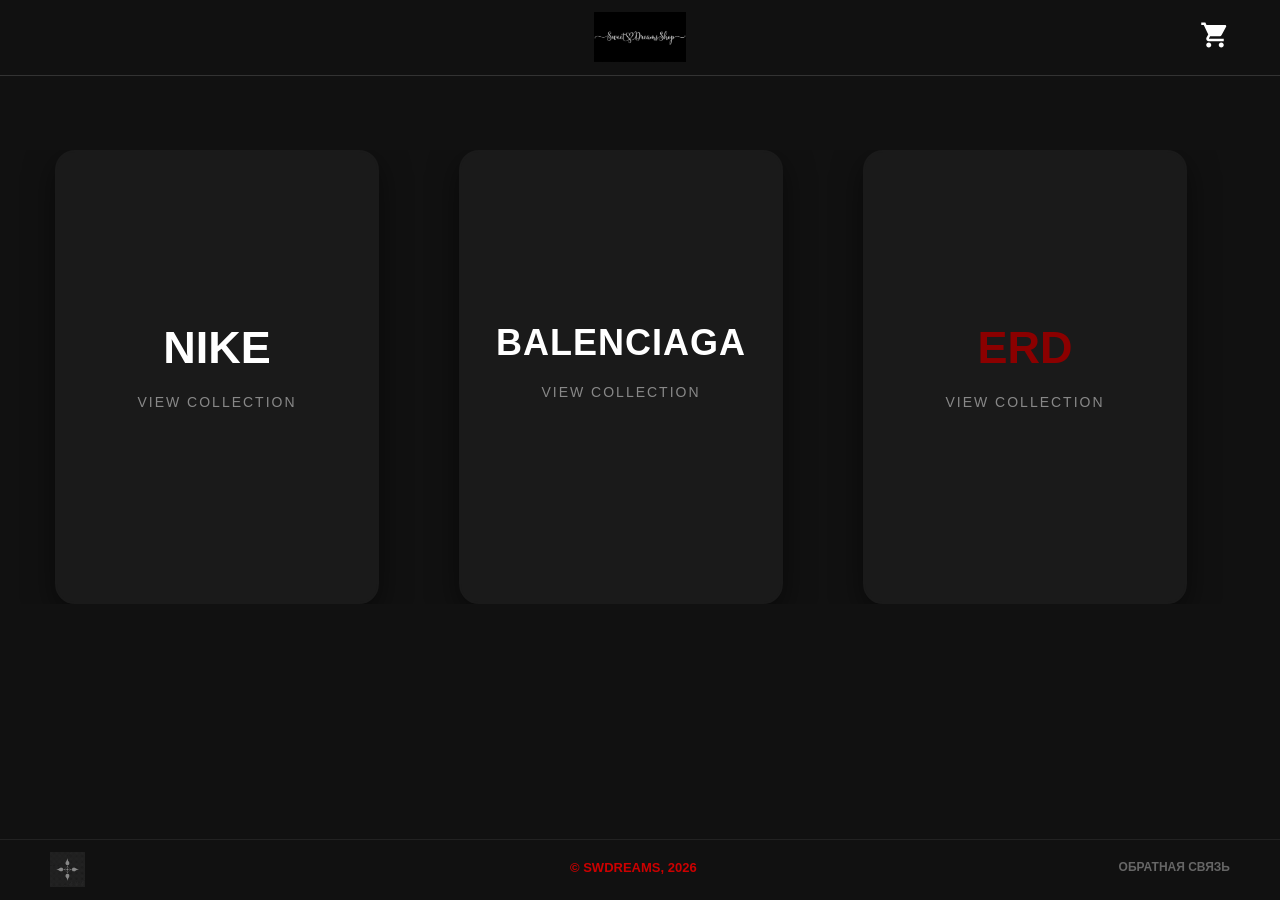
==== index.html @ 004651da "Initial commit" ====
<!DOCTYPE html>
<html lang="ru">
<head>
    <meta charset="UTF-8">
    <title>Sweet Dreams Shop</title>
    <link rel="stylesheet" href="style.css">
</head>
<body>
    <input type="checkbox" id="cart-drawer-toggle">
    <div class="site-header">
        <a href="index.html" class="header-logo"><img src="sweetdreamsshop.jpg" alt="Sweet Dreams Shop"></a>
        <div class="header-cart"><label for="cart-drawer-toggle" style="cursor:pointer; display:block; height:100%;"><svg viewBox="0 0 24 24"><path d="M7 18c-1.1 0-1.99.9-1.99 2S5.9 22 7 22s2-.9 2-2-.9-2-2-2zM1 2v2h2l3.6 7.59-1.35 2.45c-.16.28-.25.61-.25.96 0 1.1.9 2 2 2h12v-2H7.42c-.14 0-.25-.11-.25-.25l.03-.12.9-1.63h7.45c.75 0 1.41-.41 1.75-1.03l3.58-6.49c.08-.14.12-.31.12-.48 0-.55-.45-1-1-1H5.21l-.94-2H1zm16 16c-1.1 0-1.99.9-1.99 2s.89 2 1.99 2 2-.9 2-2-.9-2-2-2z"/></svg></label></div>
    </div>

    <label for="cart-drawer-toggle" class="cart-overlay"></label>
    <div class="cart-sidebar">
        <div class="cart-header"><h2 style="margin:0;">YOUR CART</h2><label for="cart-drawer-toggle" class="close-cart">&times;</label></div>
        <div style="text-align:center; color:#888; margin-top:50px;">Ваша корзина пуста</div>
    </div>

    <div class="hub-container">
        <a href="nike.html" class="brand-card"><div class="brand-logo nike-logo">NIKE</div><div class="view-text">VIEW COLLECTION</div></a>
        <a href="balenciaga.html" class="brand-card"><div class="brand-logo balenciaga-logo">BALENCIAGA</div><div class="view-text">VIEW COLLECTION</div></a>
        <a href="erd.html" class="brand-card"><div class="brand-logo erd-logo">ERD</div><div class="view-text">VIEW COLLECTION</div></a>
    </div>

    <input type="checkbox" id="feedback-toggle">
    <div class="feedback-modal"><div class="feedback-content"><label for="feedback-toggle" class="close-feedback">&times;</label><h2 style="margin-top:0; color:#fff;">ОБРАТНАЯ СВЯЗЬ</h2><p style="color:#888; font-size:13px; margin-bottom:20px;">Напишите нам напрямую на<br><b style="color:#fff;">swdreamsshop@gmail.com</b></p><input type="text" class="feedback-input" placeholder="Ваш Email"><textarea class="feedback-textarea" placeholder="Ваш вопрос..."></textarea><label for="feedback-toggle" class="feedback-submit">Отправить</label></div></div>

    <div class="footer-wrap">
        <div class="footer-left"><img src="image_338baf.png" alt="О нас"><div class="about-box"><h3>О нас</h3><p>Sweet Dreams Shop — концептуальный бутик премиальной и редкой обуви. Основан в 2018 году. Наш флагманский магазин находится по адресу: г. Москва, Столешников переулок, д. 7.</p></div></div>
        <div class="footer-center">© SWDREAMS, 2026</div>
        <label for="feedback-toggle" class="footer-right">ОБРАТНАЯ СВЯЗЬ</label>
    </div>
</body>
</html>
---- style.css ----
body{margin:0;padding:0;background-color:#111;color:#fff;font-family:Arial,Helvetica,sans-serif;overflow-x:hidden}a{text-decoration:none;color:#fff}
input[type="radio"],input[type="checkbox"]{position:absolute;opacity:0;filter:alpha(opacity=0);z-index:-1}
.site-header{position:fixed;top:0;left:0;width:100%;height:75px;background-color:#111;border-bottom:1px solid #333;z-index:50}
.header-back{float:left;margin-top:25px;margin-left:50px;color:#888;font-weight:bold;font-size:14px}
.header-back:hover{color:#fff}
.header-logo{position:absolute;left:50%;margin-left:-100px;top:12px;width:200px;text-align:center}
.header-logo img{height:50px;-webkit-filter:invert(1) brightness(1.5);filter:invert(1) brightness(1.5)}
.header-cart{float:right;margin-top:20px;margin-right:50px;cursor:pointer;position:relative;width:30px;height:30px}
.header-cart svg{width:100%;height:100%;fill:#fff}
.cart-badge{display:none;position:absolute;top:-5px;right:-10px;background-color:#fff;color:#000;font-size:12px;font-weight:bold;width:20px;height:20px;-webkit-border-radius:10px;border-radius:10px;text-align:center;line-height:20px}
.cart-toggle:checked{counter-increment:cart-counter}
.cart-badge::after{content:counter(cart-counter)}
#cart-item-1:checked~.site-header .cart-badge,#cart-item-2:checked~.site-header .cart-badge,#cart-item-3:checked~.site-header .cart-badge,#cart-item-4:checked~.site-header .cart-badge,#cart-item-5:checked~.site-header .cart-badge,#cart-item-6:checked~.site-header .cart-badge,#cart-item-7:checked~.site-header .cart-badge,#cart-item-8:checked~.site-header .cart-badge,#cart-item-9:checked~.site-header .cart-badge{display:block}
.hub-container{width:1250px;margin:150px auto 0;overflow:hidden}
.brand-card{float:left;width:320px;height:450px;margin:0 40px;background-color:#1a1a1a;-webkit-border-radius:20px;border-radius:20px;text-align:center;border:2px solid #1a1a1a;-webkit-box-shadow:0 10px 30px rgba(0,0,0,0.5);box-shadow:0 10px 30px rgba(0,0,0,0.5);-webkit-transition:.4s;transition:.4s}
.brand-card:hover{border-color:#555;background-color:#222;-webkit-transform:scale(1.05);transform:scale(1.05)}
.brand-logo{font-size:45px;font-weight:bold;margin-top:170px;margin-bottom:20px}
.nike-logo{color:#fff}.erd-logo{color:#8b0000}.balenciaga-logo{font-size:36px;letter-spacing:1px}
.view-text{font-size:14px;color:#888;text-transform:uppercase;letter-spacing:2px}
.brand-card:hover .view-text{color:#fff}
.catalog-container{width:1050px;margin:100px auto;overflow:hidden}
.product-card{float:left;width:31%;margin:1%;background-color:#1a1a1a;-webkit-border-radius:12px;border-radius:12px;text-align:center;border:1px solid #2a2a2a;padding-bottom:20px;-webkit-transition:.3s;transition:.3s}
.product-card:hover{-webkit-transform:translateY(-5px);transform:translateY(-5px);background-color:#222;border-color:#444}
.product-img-box{width:90%;margin:5% auto;height:200px;background-color:#fff;-webkit-border-radius:8px;border-radius:8px;position:relative;overflow:hidden}
.product-img-box img{position:absolute;top:5%;left:5%;width:90%;height:90%;mix-blend-mode:multiply;-webkit-transition:.4s;transition:.4s}
.img-hover{opacity:0;filter:alpha(opacity=0);-webkit-transform:scale(0.9);transform:scale(0.9)}
.product-card:hover .img-default{opacity:0;filter:alpha(opacity=0)}
.product-card:hover .img-hover{opacity:1;filter:alpha(opacity=100);-webkit-transform:scale(1);transform:scale(1)}
.product-title{font-size:15px;color:#aaa;text-transform:uppercase;font-weight:bold;margin-bottom:5px;margin-top:15px}
.product-price{font-size:18px;color:#fff;font-weight:bold}
.modal-overlay{position:fixed;top:0;left:0;width:100%;height:100%;background-color:rgba(0,0,0,0.85);opacity:0;filter:alpha(opacity=0);visibility:hidden;z-index:100;-webkit-transition:.3s;transition:.3s}
.modal-overlay:target{opacity:1;filter:alpha(opacity=100);visibility:visible}
.modal-window{position:absolute;top:50%;left:50%;width:1000px;height:550px;margin-top:-275px;margin-left:-500px;background-color:#1a1a1a;-webkit-border-radius:12px;border-radius:12px;border:1px solid #333;overflow:hidden}
.modal-left{float:left;width:55%;height:100%;background-color:#e5e5e5;position:relative}
.modal-right{float:right;width:45%;height:100%;box-sizing:border-box;padding:40px}
.modal-close{position:absolute;top:15px;right:25px;font-size:35px;color:#555}
.modal-close:hover{color:#fff}
.modal-title-text{font-size:24px;font-weight:bold;text-transform:uppercase;margin-bottom:10px}
.modal-price-text{font-size:20px;font-weight:bold;margin-bottom:20px}
.modal-description{font-size:13px;color:#888;line-height:150%;padding-top:15px;border-top:1px solid #333;margin-top:20px}
.section-label{font-size:11px;color:#666;font-weight:bold;margin-bottom:8px;margin-top:15px}
.size-container,.color-container{overflow:hidden}
.size-box{float:left;width:38px;height:38px;line-height:38px;text-align:center;border:1px solid #444;background-color:#111;color:#888;margin-right:8px;margin-bottom:8px;-webkit-border-radius:5px;border-radius:5px;cursor:pointer;font-size:13px;font-weight:bold}
.color-box{float:left;width:30px;height:30px;-webkit-border-radius:15px;border-radius:15px;margin-right:10px;border:2px solid transparent;cursor:pointer}
.btn-add{display:block;width:100%;height:50px;line-height:50px;text-align:center;background-color:#fff;color:#000;font-weight:bold;-webkit-border-radius:5px;border-radius:5px;margin-top:30px;cursor:pointer;font-size:0}
.btn-add::before{content:"ADD TO CART";font-size:14px}
.footer-wrap{position:fixed;bottom:0;left:0;width:100%;height:60px;background-color:#111;border-top:1px solid #222;z-index:100}
.footer-left{float:left;margin-left:50px;margin-top:12px}
.footer-left img{width:35px;-webkit-filter:invert(1) opacity(0.5);filter:invert(1) opacity(0.5);mix-blend-mode:screen}
.footer-left:hover img{-webkit-filter:invert(1) opacity(1);filter:invert(1) opacity(1)}
.footer-center{position:absolute;left:50%;margin-left:-70px;margin-top:20px;color:#cc0000;font-size:13px;font-weight:bold}
.footer-right{float:right;margin-right:50px;margin-top:20px;font-size:12px;font-weight:bold;color:#666;cursor:pointer}
.about-box{display:none;position:absolute;bottom:50px;left:0;width:300px;background-color:#1a1a1a;border:1px solid #333;padding:20px;color:#aaa;font-size:12px;line-height:150%;-webkit-border-radius:8px;border-radius:8px}
.footer-left:hover .about-box{display:block}
.about-box h3{color:#fff;margin-top:0;text-transform:uppercase}
#feedback-toggle{display:none}
.feedback-modal{position:fixed;top:0;left:0;width:100vw;height:100vh;background:rgba(0,0,0,0.85);z-index:9999;display:flex;justify-content:center;align-items:center;opacity:0;pointer-events:none;transition:.3s}
#feedback-toggle:checked~.feedback-modal{opacity:1;pointer-events:auto}
.feedback-content{background:#111;width:400px;padding:40px;border-radius:12px;border:1px solid #333;position:relative;text-align:center}
.close-feedback{position:absolute;top:15px;right:20px;color:#666;font-size:24px;cursor:pointer;text-decoration:none;transition:.3s}
.close-feedback:hover{color:#fff}
.feedback-input{background:#1a1a1a;border:1px solid #333;color:#fff;padding:12px;border-radius:6px;width:90%;margin-bottom:15px}
.feedback-textarea{background:#1a1a1a;border:1px solid #333;color:#fff;padding:12px;border-radius:6px;width:90%;height:100px;resize:none;margin-bottom:15px}
.feedback-submit{background:#fff;color:#000;padding:12px;border-radius:6px;font-weight:bold;cursor:pointer;display:block;width:90%;margin:0 auto;text-transform:uppercase}
.cart-overlay{position:fixed;top:0;left:0;width:100vw;height:100vh;background:rgba(0,0,0,0.7);z-index:150;opacity:0;filter:alpha(opacity=0);visibility:hidden;-webkit-transition:.4s;transition:.4s}
#cart-drawer-toggle:checked~.cart-overlay{opacity:1;filter:alpha(opacity=100);visibility:visible}
.cart-sidebar{position:fixed;top:0;right:-420px;width:420px;height:100vh;background-color:#1a1a1a;border-left:1px solid #333;z-index:200;-webkit-transition:right .4s ease;transition:right .4s ease;padding:30px;box-sizing:border-box;overflow-y:auto}
#cart-drawer-toggle:checked~.cart-sidebar{right:0}
.cart-header{overflow:hidden;margin-bottom:30px;border-bottom:1px solid #333;padding-bottom:15px}
.cart-header h2{float:left;margin:0;font-size:20px;text-transform:uppercase}
.close-cart{float:right;font-size:30px;cursor:pointer;color:#aaa;line-height:20px}
.close-cart:hover{color:#fff}
.cart-item-display{display:none;overflow:hidden;background-color:#252525;padding:15px;-webkit-border-radius:8px;border-radius:8px;margin-bottom:15px;position:relative}
.cart-thumb{float:left;width:90px;height:90px;background-color:#fff;background-size:contain;background-position:center;background-repeat:no-repeat;-webkit-border-radius:5px;border-radius:5px;mix-blend-mode:screen;margin-right:15px}
.cart-item-info{float:left;width:200px}
.cart-item-info h4{margin:0 0 5px 0;font-size:14px}
.cart-price{color:#fff;font-weight:bold;font-size:14px;margin-top:10px}
.remove-label{position:absolute;right:15px;bottom:15px;color:#888;font-size:12px;cursor:pointer;text-decoration:underline}
.remove-label:hover{color:#fff}
#cart-item-1:checked~.cart-sidebar .c-item-1,#cart-item-2:checked~.cart-sidebar .c-item-2,#cart-item-3:checked~.cart-sidebar .c-item-3,#cart-item-4:checked~.cart-sidebar .c-item-4,#cart-item-5:checked~.cart-sidebar .c-item-5,#cart-item-6:checked~.cart-sidebar .c-item-6,#cart-item-7:checked~.cart-sidebar .c-item-7,#cart-item-8:checked~.cart-sidebar .c-item-8,#cart-item-9:checked~.cart-sidebar .c-item-9{display:block}
.toast-container{position:fixed;bottom:80px;right:30px;z-index:1000;pointer-events:none}
.toast{background-color:#fff;color:#000;padding:15px 25px;-webkit-border-radius:8px;border-radius:8px;font-weight:bold;font-size:14px;-webkit-box-shadow:0 10px 30px rgba(0,0,0,0.5);box-shadow:0 10px 30px rgba(0,0,0,0.5);margin-top:10px;display:none;opacity:0;filter:alpha(opacity=0);-webkit-transform:translateX(120%);transform:translateX(120%)}
@-webkit-keyframes showToast{10%{-webkit-transform:translateX(0);opacity:1}90%{-webkit-transform:translateX(0);opacity:1}100%{-webkit-transform:translateX(120%);opacity:0;display:none}}
@keyframes showToast{10%{transform:translateX(0);opacity:1;filter:alpha(opacity=100)}90%{transform:translateX(0);opacity:1;filter:alpha(opacity=100)}100%{transform:translateX(120%);opacity:0;filter:alpha(opacity=0);display:none}}
#cart-item-1:checked~.toast-container .toast-1,#cart-item-2:checked~.toast-container .toast-2,#cart-item-3:checked~.toast-container .toast-3,#cart-item-4:checked~.toast-container .toast-4,#cart-item-5:checked~.toast-container .toast-5,#cart-item-6:checked~.toast-container .toast-6,#cart-item-7:checked~.toast-container .toast-7,#cart-item-8:checked~.toast-container .toast-8,#cart-item-9:checked~.toast-container .toast-9{display:block;-webkit-animation:showToast 3s forwards;animation:showToast 3s forwards}
#cart-item-1:checked~.modal-overlay #btn-1,#cart-item-2:checked~.modal-overlay #btn-2,#cart-item-3:checked~.modal-overlay #btn-3,#cart-item-4:checked~.modal-overlay #btn-4,#cart-item-5:checked~.modal-overlay #btn-5,#cart-item-6:checked~.modal-overlay #btn-6,#cart-item-7:checked~.modal-overlay #btn-7,#cart-item-8:checked~.modal-overlay #btn-8,#cart-item-9:checked~.modal-overlay #btn-9{background-color:#27ae60;color:#fff}
#cart-item-1:checked~.modal-overlay #btn-1::before,#cart-item-2:checked~.modal-overlay #btn-2::before,#cart-item-3:checked~.modal-overlay #btn-3::before,#cart-item-4:checked~.modal-overlay #btn-4::before,#cart-item-5:checked~.modal-overlay #btn-5::before,#cart-item-6:checked~.modal-overlay #btn-6::before,#cart-item-7:checked~.modal-overlay #btn-7::before,#cart-item-8:checked~.modal-overlay #btn-8::before,#cart-item-9:checked~.modal-overlay #btn-9::before{content:"ADDED!"}
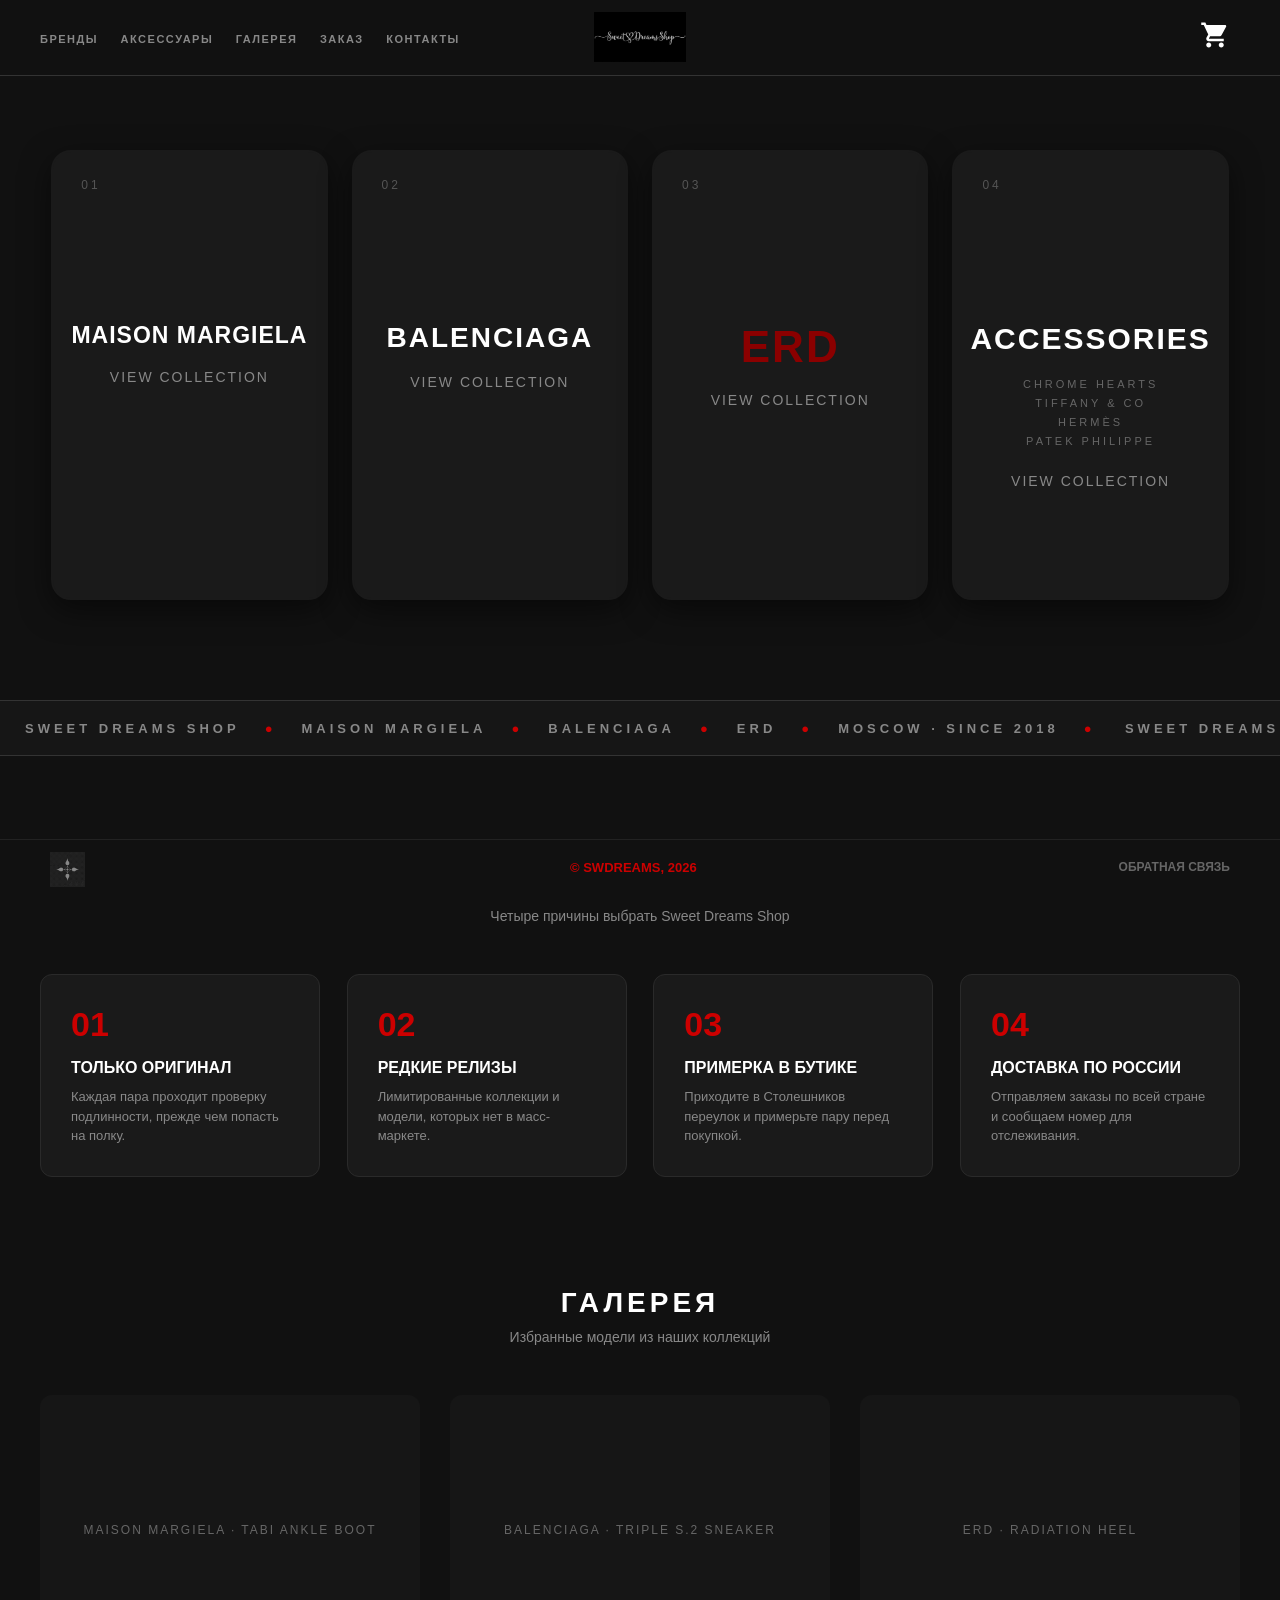
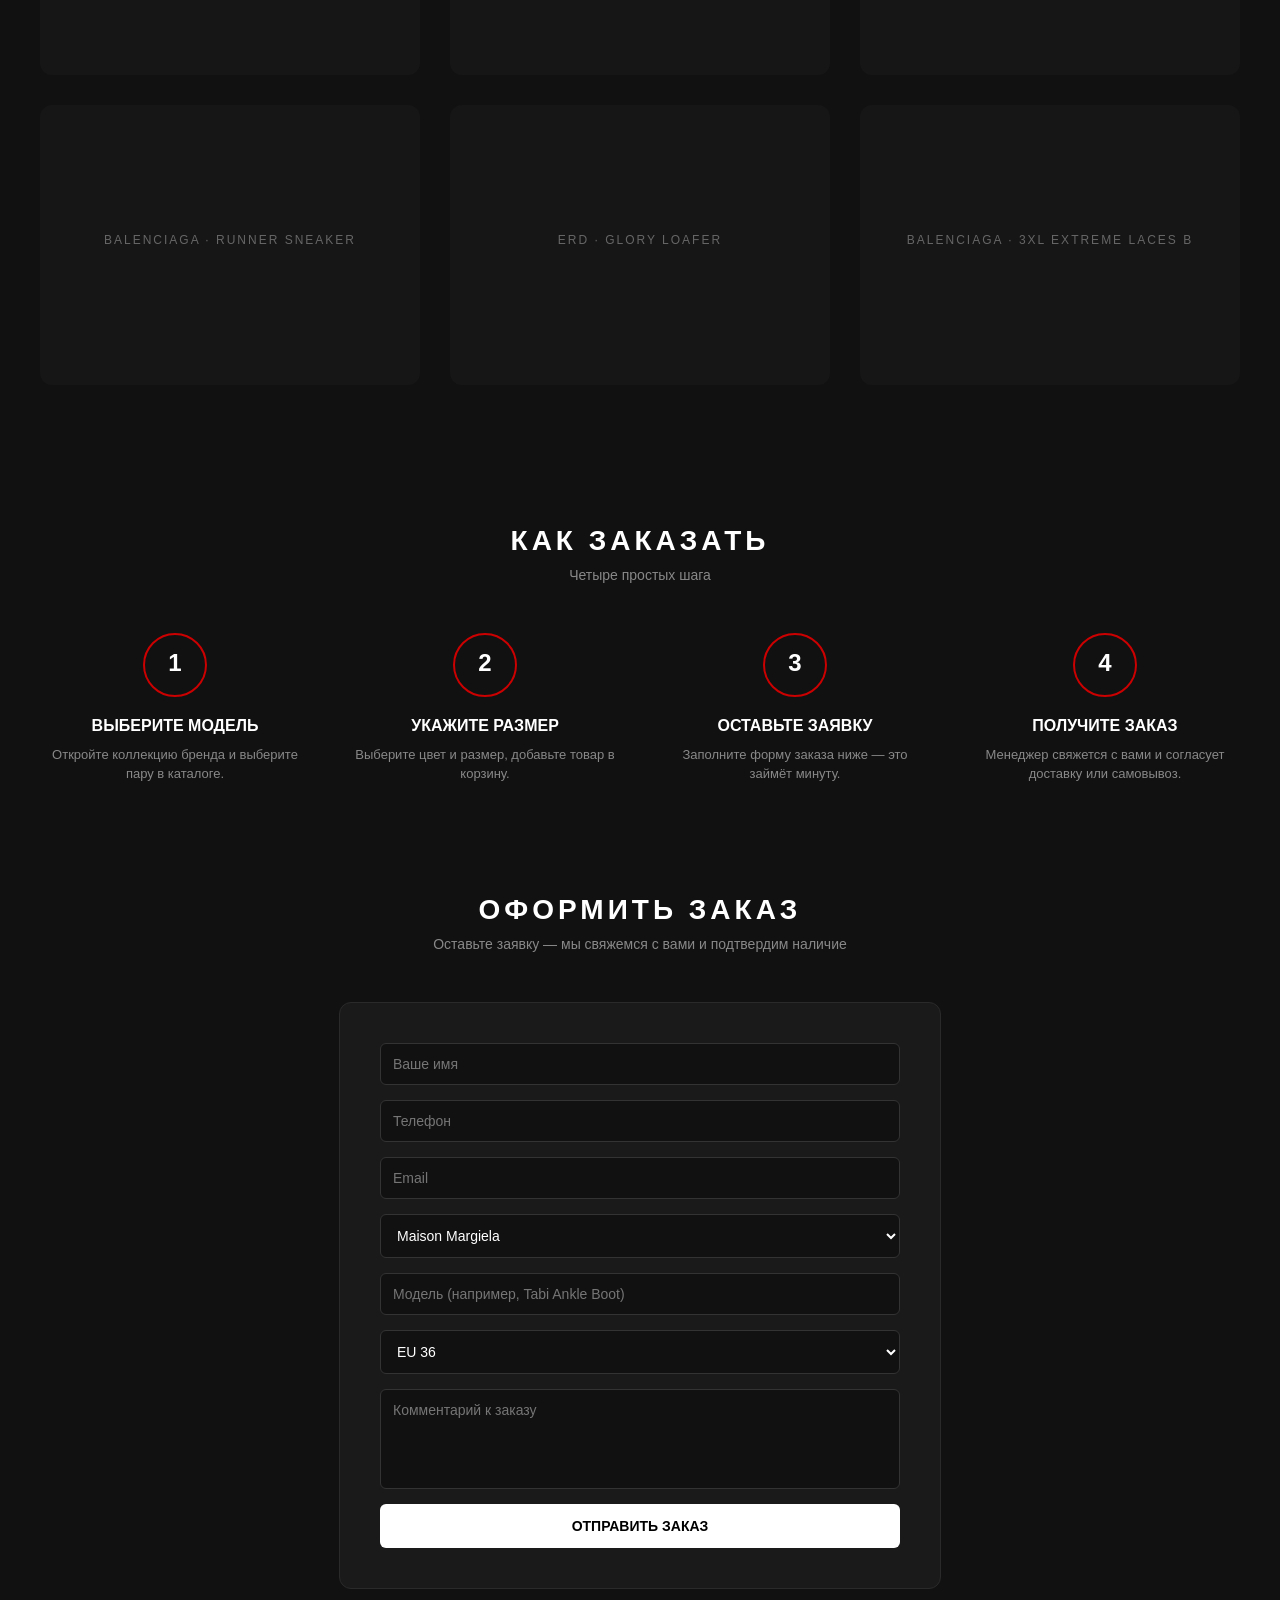
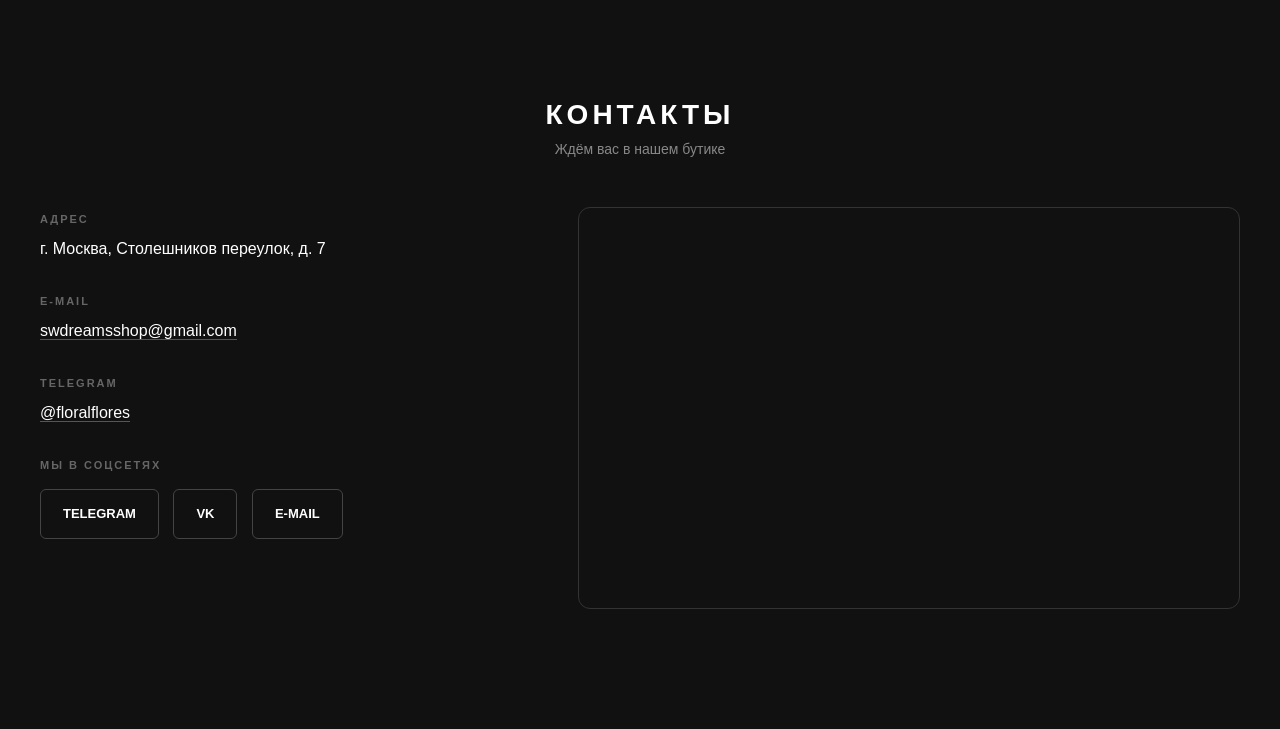
==== commit d5fa4838: "Add files via upload" ====
--- a/index.html
+++ b/index.html
@@ -6,31 +6,189 @@
     <link rel="stylesheet" href="style.css">
 </head>
 <body>
+    <!-- чекбокс, используемый для реализации логики открытия/закрытия корзины без Java -->
     <input type="checkbox" id="cart-drawer-toggle">
+    
+    <!-- главная сайта содержит логотип ссылку на главную страницу и кнопку корзины -->
     <div class="site-header">
-        <a href="index.html" class="header-logo"><img src="sweetdreamsshop.jpg" alt="Sweet Dreams Shop"></a>
-        <div class="header-cart"><label for="cart-drawer-toggle" style="cursor:pointer; display:block; height:100%;"><svg viewBox="0 0 24 24"><path d="M7 18c-1.1 0-1.99.9-1.99 2S5.9 22 7 22s2-.9 2-2-.9-2-2-2zM1 2v2h2l3.6 7.59-1.35 2.45c-.16.28-.25.61-.25.96 0 1.1.9 2 2 2h12v-2H7.42c-.14 0-.25-.11-.25-.25l.03-.12.9-1.63h7.45c.75 0 1.41-.41 1.75-1.03l3.58-6.49c.08-.14.12-.31.12-.48 0-.55-.45-1-1-1H5.21l-.94-2H1zm16 16c-1.1 0-1.99.9-1.99 2s.89 2 1.99 2 2-.9 2-2-.9-2-2-2z"/></svg></label></div>
+        <!-- Главное меню сайта (якорные ссылки на разделы главной страницы) -->
+        <nav class="header-nav">
+            <a href="index.html#brands">Бренды</a>
+            <a href="accessories.html">Аксессуары</a>
+            <a href="index.html#gallery">Галерея</a>
+            <a href="index.html#order">Заказ</a>
+            <a href="index.html#contacts">Контакты</a>
+        </nav>
+        <a href="index.html" class="header-logo">
+            <img src="sweetdreamsshop.jpg" alt="Sweet Dreams Shop">
+        </a>
+        <div class="header-cart">
+            <label for="cart-drawer-toggle" style="cursor:pointer; display:block; height:100%;">
+                <svg viewBox="0 0 24 24"><path d="M7 18c-1.1 0-1.99.9-1.99 2S5.9 22 7 22s2-.9 2-2-.9-2-2-2zM1 2v2h2l3.6 7.59-1.35 2.45c-.16.28-.25.61-.25.96 0 1.1.9 2 2 2h12v-2H7.42c-.14 0-.25-.11-.25-.25l.03-.12.9-1.63h7.45c.75 0 1.41-.41 1.75-1.03l3.58-6.49c.08-.14.12-.31.12-.48 0-.55-.45-1-1-1H5.21l-.94-2H1zm16 16c-1.1 0-1.99.9-1.99 2s.89 2 1.99 2 2-.9 2-2-.9-2-2-2z"/></svg>
+            </label>
+        </div>
     </div>
 
+    <!-- Затемняющий фон при открытой корзине. -->
     <label for="cart-drawer-toggle" class="cart-overlay"></label>
+    
+    <!-- Боковая панель корзины -->
     <div class="cart-sidebar">
-        <div class="cart-header"><h2 style="margin:0;">YOUR CART</h2><label for="cart-drawer-toggle" class="close-cart">&times;</label></div>
+        <!-- Шапка корзины с заголовком и кнопкой-крестиком для закрытия панели -->
+        <div class="cart-header">
+            <h2 style="margin:0;">YOUR CART</h2>
+            <label for="cart-drawer-toggle" class="close-cart">&times;</label>
+        </div>
         <div style="text-align:center; color:#888; margin-top:50px;">Ваша корзина пуста</div>
     </div>
 
-    <div class="hub-container">
-        <a href="nike.html" class="brand-card"><div class="brand-logo nike-logo">NIKE</div><div class="view-text">VIEW COLLECTION</div></a>
-        <a href="balenciaga.html" class="brand-card"><div class="brand-logo balenciaga-logo">BALENCIAGA</div><div class="view-text">VIEW COLLECTION</div></a>
-        <a href="erd.html" class="brand-card"><div class="brand-logo erd-logo">ERD</div><div class="view-text">VIEW COLLECTION</div></a>
+    <!-- Основная страница навигации по брендам -->
+    <div class="hub-container" id="brands">
+        <!-- Карточка-ссылка на страницу коллекции MAISON MARGIELA -->
+        <a href="margiela.html" class="brand-card">
+            <span class="brand-index">01</span>
+            <div class="brand-logo margiela-logo">MAISON MARGIELA</div>
+            <div class="view-text">VIEW COLLECTION</div>
+        </a>
+        <!-- Карточка-ссылка на страницу коллекции BALENCIAGA -->
+        <a href="balenciaga.html" class="brand-card">
+            <span class="brand-index">02</span>
+            <div class="brand-logo balenciaga-logo">BALENCIAGA</div>
+            <div class="view-text">VIEW COLLECTION</div>
+        </a>
+        <!-- Карточка-ссылка на страницу коллекции ERD -->
+        <a href="erd.html" class="brand-card">
+            <span class="brand-index">03</span>
+            <div class="brand-logo erd-logo">ERD</div>
+            <div class="view-text">VIEW COLLECTION</div>
+        </a>
+        <!-- Карточка-ссылка на раздел ПРЕМИУМ-АКСЕССУАРЫ -->
+        <a href="accessories.html" class="brand-card acc-card">
+            <span class="brand-index">04</span>
+            <div class="brand-logo acc-logo">ACCESSORIES</div>
+            <div class="acc-list"><span>Chrome Hearts</span><span>Tiffany &amp; Co</span><span>Hermès</span><span>Patek Philippe</span></div>
+            <div class="view-text">VIEW COLLECTION</div>
+        </a>
     </div>
 
+    <!-- ===== РАЗДЕЛИТЕЛЬ: бегущая строка (HTML-блок с собственной CSS-анимацией, без скриптов) ===== -->
+    <div class="ticker">
+        <div class="ticker-track">
+            <span>SWEET DREAMS SHOP</span><span class="dot">●</span><span>MAISON MARGIELA</span><span class="dot">●</span><span>BALENCIAGA</span><span class="dot">●</span><span>ERD</span><span class="dot">●</span><span>MOSCOW · SINCE 2018</span><span class="dot">●</span>
+            <span>SWEET DREAMS SHOP</span><span class="dot">●</span><span>MAISON MARGIELA</span><span class="dot">●</span><span>BALENCIAGA</span><span class="dot">●</span><span>ERD</span><span class="dot">●</span><span>MOSCOW · SINCE 2018</span><span class="dot">●</span>
+        </div>
+    </div>
+
+    <!-- ===== БЛОК «ПРЕИМУЩЕСТВА» ===== -->
+    <div class="section" id="advantages">
+        <h2 class="section-title">Почему мы</h2>
+        <p class="section-sub">Четыре причины выбрать Sweet Dreams Shop</p>
+        <div class="adv-grid">
+            <div class="adv-card"><div class="adv-num">01</div><h3>Только оригинал</h3><p>Каждая пара проходит проверку подлинности, прежде чем попасть на полку.</p></div>
+            <div class="adv-card"><div class="adv-num">02</div><h3>Редкие релизы</h3><p>Лимитированные коллекции и модели, которых нет в масс-маркете.</p></div>
+            <div class="adv-card"><div class="adv-num">03</div><h3>Примерка в бутике</h3><p>Приходите в Столешников переулок и примерьте пару перед покупкой.</p></div>
+            <div class="adv-card"><div class="adv-num">04</div><h3>Доставка по России</h3><p>Отправляем заказы по всей стране и сообщаем номер для отслеживания.</p></div>
+        </div>
+    </div>
+
+    <!-- ===== ГАЛЕРЕЯ: при наведении появляется подпись, клик ведёт в коллекцию бренда ===== -->
+    <div class="section" id="gallery">
+        <h2 class="section-title">Галерея</h2>
+        <p class="section-sub">Избранные модели из наших коллекций</p>
+        <div class="gallery-grid">
+            <a href="margiela.html" class="gallery-item" data-name="MAISON MARGIELA · Tabi Ankle Boot"><span class="g-img" style="background-image:url('https://www.maisonmargiela.com/on/demandware.static/-/Sites-margiela-master-catalog/default/dw21f0a4c7/images/large/S57WU0132_P9616_H1137_F.jpg')"></span><span class="g-cap">MAISON MARGIELA · Tabi Ankle Boot</span></a>
+            <a href="balenciaga.html" class="gallery-item" data-name="BALENCIAGA · Triple S.2 Sneaker"><span class="g-img" style="background-image:url('https://balenciaga.dam.kering.com/asset/a9a87f9e-0561-4c8f-9e47-5642e6abf7d0/Large/865849WTRS21011_F.jpg?v=4')"></span><span class="g-cap">BALENCIAGA · Triple S.2 Sneaker</span></a>
+            <a href="erd.html" class="gallery-item" data-name="ERD · Radiation Heel"><span class="g-img" style="background-image:url('https://cdn.shopify.com/s/files/1/0729/7482/7794/files/11-0704-A_780x.png?v=1774557611')"></span><span class="g-cap">ERD · Radiation Heel</span></a>
+            <a href="balenciaga.html" class="gallery-item" data-name="BALENCIAGA · Runner Sneaker"><span class="g-img" style="background-image:url('https://balenciaga.dam.kering.com/m/5f97b73e644fdd/Large-772774W3RMU1100_F.jpg?v=2')"></span><span class="g-cap">BALENCIAGA · Runner Sneaker</span></a>
+            <a href="erd.html" class="gallery-item" data-name="ERD · Glory Loafer"><span class="g-img" style="background-image:url('https://cdn.shopify.com/s/files/1/0729/7482/7794/files/11-0686-B_924b93f2-2580-46a2-95c2-3f765e93cf6f_780x.png?v=1774632249')"></span><span class="g-cap">ERD · Glory Loafer</span></a>
+            <a href="balenciaga.html" class="gallery-item" data-name="BALENCIAGA · 3XL Extreme Laces B"><span class="g-img" style="background-image:url('https://balenciaga.dam.kering.com/m/154103c77be60e18/Large-825601W3XCH1000_F.jpg?v=2')"></span><span class="g-cap">BALENCIAGA · 3XL Extreme Laces B</span></a>
+        </div>
+    </div>
+
+    <!-- ===== БЛОК «ЭТАПЫ»: как оформить заказ ===== -->
+    <div class="section" id="stages">
+        <h2 class="section-title">Как заказать</h2>
+        <p class="section-sub">Четыре простых шага</p>
+        <div class="steps">
+            <div class="step"><div class="step-num">1</div><h3>Выберите модель</h3><p>Откройте коллекцию бренда и выберите пару в каталоге.</p></div>
+            <div class="step"><div class="step-num">2</div><h3>Укажите размер</h3><p>Выберите цвет и размер, добавьте товар в корзину.</p></div>
+            <div class="step"><div class="step-num">3</div><h3>Оставьте заявку</h3><p>Заполните форму заказа ниже — это займёт минуту.</p></div>
+            <div class="step"><div class="step-num">4</div><h3>Получите заказ</h3><p>Менеджер свяжется с вами и согласует доставку или самовывоз.</p></div>
+        </div>
+    </div>
+
+    <!-- ===== ФОРМА ЗАКАЗА (отправка через почтовый клиент, скрипты не нужны) ===== -->
+    <div class="section" id="order">
+        <h2 class="section-title">Оформить заказ</h2>
+        <p class="section-sub">Оставьте заявку — мы свяжемся с вами и подтвердим наличие</p>
+        <form class="order-form" action="mailto:swdreamsshop@gmail.com" method="post" enctype="text/plain">
+            <input type="text" name="Имя" class="form-field" placeholder="Ваше имя" required>
+            <input type="tel" name="Телефон" class="form-field" placeholder="Телефон" required>
+            <input type="email" name="Email" class="form-field" placeholder="Email">
+            <select name="Бренд" class="form-field"><optgroup label="Обувь"><option value="Maison Margiela">Maison Margiela</option><option value="Balenciaga">Balenciaga</option><option value="ERD">ERD</option></optgroup><optgroup label="Аксессуары"><option value="Chrome Hearts">Chrome Hearts</option><option value="Tiffany &amp; Co">Tiffany &amp; Co</option><option value="Hermès">Hermès</option><option value="Patek Philippe">Patek Philippe</option></optgroup></select>
+            <input type="text" name="Модель" class="form-field" placeholder="Модель (например, Tabi Ankle Boot)" required>
+            <select name="Размер EU" class="form-field"><option>EU 36</option><option>EU 37</option><option>EU 38</option><option>EU 39</option><option>EU 40</option><option>EU 41</option><option>EU 42</option><option>EU 43</option><option>EU 44</option><option>EU 45</option></select>
+            <textarea name="Комментарий" class="form-field form-area" placeholder="Комментарий к заказу"></textarea>
+            <button type="submit" class="form-submit">Отправить заказ</button>
+        </form>
+    </div>
+
+    <!-- ===== КОНТАКТЫ: адрес, фрагмент карты и кнопки соцсетей ===== -->
+    <div class="section" id="contacts">
+        <h2 class="section-title">Контакты</h2>
+        <p class="section-sub">Ждём вас в нашем бутике</p>
+        <div class="contacts-wrap">
+            <div class="contacts-info">
+                <div class="contact-row"><div class="contact-label">АДРЕС</div>г. Москва, Столешников переулок, д. 7</div>
+                <div class="contact-row"><div class="contact-label">E-MAIL</div><a href="mailto:swdreamsshop@gmail.com">swdreamsshop@gmail.com</a></div>
+                <div class="contact-row"><div class="contact-label">TELEGRAM</div><a href="https://t.me/floralflores" target="_blank">@floralflores</a></div>
+                <div class="contact-row"><div class="contact-label">МЫ В СОЦСЕТЯХ</div>
+                    <a href="https://t.me/floralflores" target="_blank" class="social-btn">Telegram</a>
+                    <a href="https://vk.com/" target="_blank" class="social-btn">VK</a>
+                    <a href="mailto:swdreamsshop@gmail.com" class="social-btn">E-mail</a>
+                </div>
+            </div>
+            <div class="contacts-map">
+                <iframe src="https://www.openstreetmap.org/export/embed.html?bbox=37.6040%2C55.7600%2C37.6270%2C55.7700&amp;layer=mapnik&amp;marker=55.7650%2C37.6155" title="Карта: Столешников переулок, 7"></iframe>
+            </div>
+        </div>
+    </div>
+    <div class="page-end"></div>
+
+    
+<!-- Скрытый чекбокс для логики открытия/закрытия модального окна "Обратная связь" -->
     <input type="checkbox" id="feedback-toggle">
-    <div class="feedback-modal"><div class="feedback-content"><label for="feedback-toggle" class="close-feedback">&times;</label><h2 style="margin-top:0; color:#fff;">ОБРАТНАЯ СВЯЗЬ</h2><p style="color:#888; font-size:13px; margin-bottom:20px;">Напишите нам напрямую на<br><b style="color:#fff;">swdreamsshop@gmail.com</b></p><input type="text" class="feedback-input" placeholder="Ваш Email"><textarea class="feedback-textarea" placeholder="Ваш вопрос..."></textarea><label for="feedback-toggle" class="feedback-submit">Отправить</label></div></div>
+    
+    <!-- Всплывающее модальное окно обратной связи -->
+    <div class="feedback-modal">
+        <div class="feedback-content">
+            <!-- Кнопка-крестик для закрытия формы -->
+            <label for="feedback-toggle" class="close-feedback">&times;</label>
+            <h2 style="margin-top:0; color:#fff;">ОБРАТНАЯ СВЯЗЬ</h2>
+            <!-- Информационный текст с контактами -->
+            <p style="color:#888; font-size:13px; margin-bottom:20px;">Напишите нам напрямую в Telegram<br><b style="color:#fff;">@floralflores</b></p>
+            <!-- Поле для ввода Email пользователя -->
+            <input type="text" class="feedback-input" placeholder="Ваш Email">
+            <!-- Текстовое поле для ввода сообщения/вопроса -->
+            <textarea class="feedback-textarea" placeholder="Ваш вопрос..."></textarea>
+            <!-- Кнопка "Отправить". Сейчас настроена на закрытие модального окна -->
+            <label for="feedback-toggle" class="feedback-submit">Отправить</label>
+        </div>
+    </div>
 
     <div class="footer-wrap">
-        <div class="footer-left"><img src="image_338baf.png" alt="О нас"><div class="about-box"><h3>О нас</h3><p>Sweet Dreams Shop — концептуальный бутик премиальной и редкой обуви. Основан в 2018 году. Наш флагманский магазин находится по адресу: г. Москва, Столешников переулок, д. 7.</p></div></div>
+        <!-- Левый блок подвала: изображение и краткая информация о компании -->
+        <div class="footer-left">
+            <img src="image_338baf.png" alt="О нас">
+            <div class="about-box">
+                <h3>О нас</h3>
+                <p>Sweet Dreams Shop — концептуальный бутик премиальной и редкой обуви. Основан в 2018 году. Наш флагманский магазин находится по адресу: г. Москва, Столешников переулок, д. 7.</p>
+            </div>
+        </div>
+        <!-- Центральный блок подвала: информация о копирайте -->
         <div class="footer-center">© SWDREAMS, 2026</div>
+        <!-- Правый блок подвала: кнопка, активирующая модальное окно обратной связи  -->
         <label for="feedback-toggle" class="footer-right">ОБРАТНАЯ СВЯЗЬ</label>
     </div>
 </body>
-</html>+</html>
--- a/style.css
+++ b/style.css
@@ -1,23 +1,39 @@
+
+/* Базовые стили и скрытые элементы (сброс отступов, скрытие радиокнопок и чекбоксов для логики без JS) */
+
 body{margin:0;padding:0;background-color:#111;color:#fff;font-family:Arial,Helvetica,sans-serif;overflow-x:hidden}a{text-decoration:none;color:#fff}
 input[type="radio"],input[type="checkbox"]{position:absolute;opacity:0;filter:alpha(opacity=0);z-index:-1}
+
+/* Верхняя панель навигации (шапка сайта, кнопка назад и логотип) */
+
 .site-header{position:fixed;top:0;left:0;width:100%;height:75px;background-color:#111;border-bottom:1px solid #333;z-index:50}
 .header-back{float:left;margin-top:25px;margin-left:50px;color:#888;font-weight:bold;font-size:14px}
 .header-back:hover{color:#fff}
 .header-logo{position:absolute;left:50%;margin-left:-100px;top:12px;width:200px;text-align:center}
 .header-logo img{height:50px;-webkit-filter:invert(1) brightness(1.5);filter:invert(1) brightness(1.5)}
+
+/* Иконка корзины, логика увеличения счетчика товаров и его отображение */
+
 .header-cart{float:right;margin-top:20px;margin-right:50px;cursor:pointer;position:relative;width:30px;height:30px}
 .header-cart svg{width:100%;height:100%;fill:#fff}
 .cart-badge{display:none;position:absolute;top:-5px;right:-10px;background-color:#fff;color:#000;font-size:12px;font-weight:bold;width:20px;height:20px;-webkit-border-radius:10px;border-radius:10px;text-align:center;line-height:20px}
 .cart-toggle:checked{counter-increment:cart-counter}
 .cart-badge::after{content:counter(cart-counter)}
+/* Логика изменения состояния кнопки внутри карточки товара при успешном добавлении в корзину */
 #cart-item-1:checked~.site-header .cart-badge,#cart-item-2:checked~.site-header .cart-badge,#cart-item-3:checked~.site-header .cart-badge,#cart-item-4:checked~.site-header .cart-badge,#cart-item-5:checked~.site-header .cart-badge,#cart-item-6:checked~.site-header .cart-badge,#cart-item-7:checked~.site-header .cart-badge,#cart-item-8:checked~.site-header .cart-badge,#cart-item-9:checked~.site-header .cart-badge{display:block}
+
+/* Карточки выбора брендов (контейнер, эффекты увеличения и подсветки при наведении) */
+
 .hub-container{width:1250px;margin:150px auto 0;overflow:hidden}
 .brand-card{float:left;width:320px;height:450px;margin:0 40px;background-color:#1a1a1a;-webkit-border-radius:20px;border-radius:20px;text-align:center;border:2px solid #1a1a1a;-webkit-box-shadow:0 10px 30px rgba(0,0,0,0.5);box-shadow:0 10px 30px rgba(0,0,0,0.5);-webkit-transition:.4s;transition:.4s}
 .brand-card:hover{border-color:#555;background-color:#222;-webkit-transform:scale(1.05);transform:scale(1.05)}
 .brand-logo{font-size:45px;font-weight:bold;margin-top:170px;margin-bottom:20px}
-.nike-logo{color:#fff}.erd-logo{color:#8b0000}.balenciaga-logo{font-size:36px;letter-spacing:1px}
+.margiela-logo{color:#fff}.erd-logo{color:#8b0000}.balenciaga-logo{font-size:36px;letter-spacing:1px}
 .view-text{font-size:14px;color:#888;text-transform:uppercase;letter-spacing:2px}
 .brand-card:hover .view-text{color:#fff}
+
+/* Каталог товаров (сетка карточек, смена изображения товара при наведении курсора) */
+
 .catalog-container{width:1050px;margin:100px auto;overflow:hidden}
 .product-card{float:left;width:31%;margin:1%;background-color:#1a1a1a;-webkit-border-radius:12px;border-radius:12px;text-align:center;border:1px solid #2a2a2a;padding-bottom:20px;-webkit-transition:.3s;transition:.3s}
 .product-card:hover{-webkit-transform:translateY(-5px);transform:translateY(-5px);background-color:#222;border-color:#444}
@@ -39,11 +55,17 @@
 .modal-price-text{font-size:20px;font-weight:bold;margin-bottom:20px}
 .modal-description{font-size:13px;color:#888;line-height:150%;padding-top:15px;border-top:1px solid #333;margin-top:20px}
 .section-label{font-size:11px;color:#666;font-weight:bold;margin-bottom:8px;margin-top:15px}
+
+/* Элементы управления внутри модального окна (выбор размера, цвета и кнопка добавления) */
+
 .size-container,.color-container{overflow:hidden}
 .size-box{float:left;width:38px;height:38px;line-height:38px;text-align:center;border:1px solid #444;background-color:#111;color:#888;margin-right:8px;margin-bottom:8px;-webkit-border-radius:5px;border-radius:5px;cursor:pointer;font-size:13px;font-weight:bold}
 .color-box{float:left;width:30px;height:30px;-webkit-border-radius:15px;border-radius:15px;margin-right:10px;border:2px solid transparent;cursor:pointer}
 .btn-add{display:block;width:100%;height:50px;line-height:50px;text-align:center;background-color:#fff;color:#000;font-weight:bold;-webkit-border-radius:5px;border-radius:5px;margin-top:30px;cursor:pointer;font-size:0}
 .btn-add::before{content:"ADD TO CART";font-size:14px}
+
+/*  нижняя панель и скрытое информационное окно при наведении */
+
 .footer-wrap{position:fixed;bottom:0;left:0;width:100%;height:60px;background-color:#111;border-top:1px solid #222;z-index:100}
 .footer-left{float:left;margin-left:50px;margin-top:12px}
 .footer-left img{width:35px;-webkit-filter:invert(1) opacity(0.5);filter:invert(1) opacity(0.5);mix-blend-mode:screen}
@@ -53,6 +75,9 @@
 .about-box{display:none;position:absolute;bottom:50px;left:0;width:300px;background-color:#1a1a1a;border:1px solid #333;padding:20px;color:#aaa;font-size:12px;line-height:150%;-webkit-border-radius:8px;border-radius:8px}
 .footer-left:hover .about-box{display:block}
 .about-box h3{color:#fff;margin-top:0;text-transform:uppercase}
+
+/* Модальное окно формы обратной связи (появление по клику на скрытый чекбокс) */
+
 #feedback-toggle{display:none}
 .feedback-modal{position:fixed;top:0;left:0;width:100vw;height:100vh;background:rgba(0,0,0,0.85);z-index:9999;display:flex;justify-content:center;align-items:center;opacity:0;pointer-events:none;transition:.3s}
 #feedback-toggle:checked~.feedback-modal{opacity:1;pointer-events:auto}
@@ -62,6 +87,9 @@
 .feedback-input{background:#1a1a1a;border:1px solid #333;color:#fff;padding:12px;border-radius:6px;width:90%;margin-bottom:15px}
 .feedback-textarea{background:#1a1a1a;border:1px solid #333;color:#fff;padding:12px;border-radius:6px;width:90%;height:100px;resize:none;margin-bottom:15px}
 .feedback-submit{background:#fff;color:#000;padding:12px;border-radius:6px;font-weight:bold;cursor:pointer;display:block;width:90%;margin:0 auto;text-transform:uppercase}
+
+/* Выдвижная боковая панель корзины (появляется справа при нажатии на иконку) */
+
 .cart-overlay{position:fixed;top:0;left:0;width:100vw;height:100vh;background:rgba(0,0,0,0.7);z-index:150;opacity:0;filter:alpha(opacity=0);visibility:hidden;-webkit-transition:.4s;transition:.4s}
 #cart-drawer-toggle:checked~.cart-overlay{opacity:1;filter:alpha(opacity=100);visibility:visible}
 .cart-sidebar{position:fixed;top:0;right:-420px;width:420px;height:100vh;background-color:#1a1a1a;border-left:1px solid #333;z-index:200;-webkit-transition:right .4s ease;transition:right .4s ease;padding:30px;box-sizing:border-box;overflow-y:auto}
@@ -84,4 +112,506 @@
 @keyframes showToast{10%{transform:translateX(0);opacity:1;filter:alpha(opacity=100)}90%{transform:translateX(0);opacity:1;filter:alpha(opacity=100)}100%{transform:translateX(120%);opacity:0;filter:alpha(opacity=0);display:none}}
 #cart-item-1:checked~.toast-container .toast-1,#cart-item-2:checked~.toast-container .toast-2,#cart-item-3:checked~.toast-container .toast-3,#cart-item-4:checked~.toast-container .toast-4,#cart-item-5:checked~.toast-container .toast-5,#cart-item-6:checked~.toast-container .toast-6,#cart-item-7:checked~.toast-container .toast-7,#cart-item-8:checked~.toast-container .toast-8,#cart-item-9:checked~.toast-container .toast-9{display:block;-webkit-animation:showToast 3s forwards;animation:showToast 3s forwards}
 #cart-item-1:checked~.modal-overlay #btn-1,#cart-item-2:checked~.modal-overlay #btn-2,#cart-item-3:checked~.modal-overlay #btn-3,#cart-item-4:checked~.modal-overlay #btn-4,#cart-item-5:checked~.modal-overlay #btn-5,#cart-item-6:checked~.modal-overlay #btn-6,#cart-item-7:checked~.modal-overlay #btn-7,#cart-item-8:checked~.modal-overlay #btn-8,#cart-item-9:checked~.modal-overlay #btn-9{background-color:#27ae60;color:#fff}
-#cart-item-1:checked~.modal-overlay #btn-1::before,#cart-item-2:checked~.modal-overlay #btn-2::before,#cart-item-3:checked~.modal-overlay #btn-3::before,#cart-item-4:checked~.modal-overlay #btn-4::before,#cart-item-5:checked~.modal-overlay #btn-5::before,#cart-item-6:checked~.modal-overlay #btn-6::before,#cart-item-7:checked~.modal-overlay #btn-7::before,#cart-item-8:checked~.modal-overlay #btn-8::before,#cart-item-9:checked~.modal-overlay #btn-9::before{content:"ADDED!"}+#cart-item-1:checked~.modal-overlay #btn-1::before,#cart-item-2:checked~.modal-overlay #btn-2::before,#cart-item-3:checked~.modal-overlay #btn-3::before,#cart-item-4:checked~.modal-overlay #btn-4::before,#cart-item-5:checked~.modal-overlay #btn-5::before,#cart-item-6:checked~.modal-overlay #btn-6::before,#cart-item-7:checked~.modal-overlay #btn-7::before,#cart-item-8:checked~.modal-overlay #btn-8::before,#cart-item-9:checked~.modal-overlay #btn-9::before{content:"ADDED!"}
+
+
+/* ================= ДОПОЛНЕНИЯ ПОД ТРЕБОВАНИЯ ПРОЕКТА ================= */
+
+/* Плавная прокрутка к разделам и отступ под фиксированную шапку */
+html{scroll-behavior:smooth;scroll-padding-top:90px}
+
+/* Главное меню в шапке (якорные ссылки) */
+.header-nav{position:absolute;left:40px;top:0;height:75px;line-height:75px}
+.header-nav a{display:inline-block;margin-right:18px;font-size:11px;font-weight:bold;letter-spacing:1.5px;text-transform:uppercase;color:#888;-webkit-transition:.3s;transition:.3s}
+.header-nav a:hover{color:#fff}
+@media (max-width:1180px){.header-nav{top:75px;left:0;width:100%;height:36px;line-height:36px;text-align:center;background-color:#111;border-bottom:1px solid #333}.header-nav a{margin:0 10px}}
+
+/* Общие стили разделов */
+.section{width:1200px;margin:0 auto;padding-top:110px}
+.section-title{text-align:center;font-size:28px;letter-spacing:4px;text-transform:uppercase;margin:0 0 10px}
+.section-sub{text-align:center;color:#888;font-size:14px;margin:0 0 50px}
+.page-end{height:120px}
+
+/* Разделитель: бегущая строка */
+.ticker{margin-top:100px;overflow:hidden;white-space:nowrap;background-color:#161616;border-top:1px solid #333;border-bottom:1px solid #333}
+.ticker-track{display:inline-block;padding:18px 0;-webkit-animation:ticker 30s linear infinite;animation:ticker 30s linear infinite}
+.ticker-track span{display:inline-block;margin:0 25px;font-size:13px;font-weight:bold;letter-spacing:4px;color:#888}
+.ticker-track .dot{color:#cc0000;margin:0}
+@keyframes ticker{from{transform:translateX(0)}to{transform:translateX(-50%)}}
+@-webkit-keyframes ticker{from{-webkit-transform:translateX(0)}to{-webkit-transform:translateX(-50%)}}
+
+/* Преимущества */
+.adv-grid{display:flex;justify-content:space-between}
+.adv-card{width:280px;box-sizing:border-box;padding:30px;background-color:#1a1a1a;border:1px solid #2a2a2a;border-radius:12px;-webkit-transition:.3s;transition:.3s}
+.adv-card:hover{border-color:#444;background-color:#222;-webkit-transform:translateY(-5px);transform:translateY(-5px)}
+.adv-num{font-size:34px;font-weight:bold;color:#cc0000;margin-bottom:15px}
+.adv-card h3{margin:0 0 10px;font-size:16px;text-transform:uppercase}
+.adv-card p{margin:0;font-size:13px;line-height:150%;color:#888}
+
+/* Галерея */
+.gallery-grid{display:flex;flex-wrap:wrap;justify-content:space-between}
+.gallery-item{position:relative;display:block;width:380px;height:280px;margin-bottom:30px;overflow:hidden;background-color:#fff;border-radius:12px}
+.gallery-item img{position:absolute;top:5%;left:5%;width:90%;height:90%;object-fit:contain;mix-blend-mode:multiply;-webkit-transition:.5s;transition:.5s}
+.gallery-item:hover img{-webkit-transform:scale(1.1);transform:scale(1.1)}
+.gallery-item span{position:absolute;left:0;bottom:0;width:100%;box-sizing:border-box;padding:14px 20px;background-color:rgba(17,17,17,0.9);color:#fff;font-size:12px;font-weight:bold;letter-spacing:1px;text-transform:uppercase;-webkit-transform:translateY(100%);transform:translateY(100%);-webkit-transition:.3s;transition:.3s}
+.gallery-item:hover span{-webkit-transform:translateY(0);transform:translateY(0)}
+
+/* Этапы */
+.steps{display:flex;justify-content:space-between}
+.step{width:270px;text-align:center}
+.step-num{width:60px;height:60px;margin:0 auto 20px;line-height:56px;font-size:24px;font-weight:bold;border:2px solid #cc0000;border-radius:50%;color:#fff}
+.step h3{margin:0 0 10px;font-size:16px;text-transform:uppercase}
+.step p{margin:0;font-size:13px;line-height:150%;color:#888}
+
+/* Команда */
+.team-grid{display:flex;justify-content:center}
+.team-card{width:280px;margin:0 20px;padding:35px 20px;box-sizing:border-box;text-align:center;background-color:#1a1a1a;border:1px solid #2a2a2a;border-radius:12px}
+.team-avatar{width:100px;height:100px;margin:0 auto 20px;line-height:100px;font-size:30px;font-weight:bold;color:#fff;background-color:#252525;border:2px solid #444;border-radius:50%}
+.team-card h3{margin:0 0 6px;font-size:17px}
+.team-role{font-size:13px;color:#888}
+
+/* Форма заказа */
+.order-form{width:520px;margin:0 auto;padding:40px;box-sizing:content-box;background-color:#1a1a1a;border:1px solid #2a2a2a;border-radius:12px}
+.form-field{display:block;width:100%;box-sizing:border-box;margin-bottom:15px;padding:12px;background-color:#111;border:1px solid #333;border-radius:6px;color:#fff;font-size:14px;font-family:Arial,Helvetica,sans-serif}
+.form-field:focus{outline:none;border-color:#888}
+.form-area{height:100px;resize:none}
+.form-submit{display:block;width:100%;padding:14px;background-color:#fff;color:#000;border:none;border-radius:6px;font-size:14px;font-weight:bold;text-transform:uppercase;cursor:pointer;-webkit-transition:.3s;transition:.3s}
+.form-submit:hover{background-color:#cc0000;color:#fff}
+
+/* Контакты и карта */
+.contacts-wrap{display:flex;justify-content:space-between}
+.contacts-info{width:480px}
+.contact-row{margin-bottom:28px;font-size:16px;line-height:150%}
+.contact-row a{color:#fff;border-bottom:1px solid #555}
+.contact-row a:hover{border-bottom-color:#fff}
+.contact-label{margin-bottom:6px;font-size:11px;font-weight:bold;letter-spacing:2px;color:#666}
+.contact-row a.social-btn{display:inline-block;margin:6px 10px 0 0;padding:12px 22px;font-size:13px;font-weight:bold;text-transform:uppercase;border:1px solid #444;border-radius:6px;-webkit-transition:.3s;transition:.3s}
+.contact-row a.social-btn:hover{background-color:#fff;color:#000;border-color:#fff}
+.contacts-map{width:660px;height:400px;overflow:hidden;border:1px solid #333;border-radius:12px}
+.contacts-map iframe{width:100%;height:100%;border:0;-webkit-filter:grayscale(1) invert(0.9) contrast(0.9);filter:grayscale(1) invert(0.9) contrast(0.9)}
+
+
+/* ================= МОДУЛЬ «ПРЕМИУМ-АКСЕССУАРЫ» (accessories.html) ================= */
+.nav-on{color:#fff!important}
+.acc-wrap{width:92%;max-width:1280px;margin:120px auto 0;padding-bottom:140px}
+.acc-title{text-align:center;margin-bottom:30px}
+.acc-title h1{margin:0 0 10px;font-size:30px;letter-spacing:5px;text-transform:uppercase}
+.acc-title p{margin:0;color:#888;font-size:14px}
+.cart-empty{text-align:center;color:#888;margin-top:50px}
+.cart-sidebar h2{margin:0}
+
+/* Панель переключения брендов */
+.tab-bar{display:flex;justify-content:center;flex-wrap:wrap;margin-bottom:40px;border-bottom:1px solid #2a2a2a}
+.tab-label{padding:16px 26px;font-size:13px;font-weight:bold;letter-spacing:2px;text-transform:uppercase;color:#666;cursor:pointer;border-bottom:2px solid transparent;margin-bottom:-1px;-webkit-transition:.3s;transition:.3s}
+.tab-label:hover{color:#fff}
+
+/* Брендовые зоны: показываются по выбранной вкладке, переключение без перезагрузки */
+.brand-panel{display:none;padding:10px 0 20px;border-radius:12px}
+@keyframes panelIn{from{opacity:0;transform:translateY(14px)}to{opacity:1;transform:translateY(0)}}
+.panel-ch{--acc:#A3A3A8;background-image:repeating-linear-gradient(45deg,rgba(255,255,255,.022) 0,rgba(255,255,255,.022) 2px,transparent 2px,transparent 5px)}
+.panel-tf{--acc:#0ABAB5}
+.panel-hm{--acc:#C8641E}
+.panel-pp{--acc:#D4D4D8}
+.zone-head{text-align:center;margin-bottom:36px}
+.zone-head h2{margin:0 0 8px;font-size:22px;letter-spacing:4px;text-transform:uppercase;color:var(--acc)}
+.zone-head p{margin:0 auto;max-width:640px;color:#888;font-size:14px;line-height:150%}
+.panel-pp .zone-head{margin-bottom:60px}
+.panel-pp .acc-grid{gap:50px 40px}
+
+/* Сетка карточек: 4 колонки на компьютере, 2 на планшете, 1 на смартфоне */
+.acc-grid{display:grid;grid-template-columns:repeat(4,1fr);gap:28px 24px}
+@media (max-width:1023px){.acc-grid{grid-template-columns:repeat(2,1fr)}}
+@media (max-width:599px){.acc-grid{grid-template-columns:1fr}.tab-label{padding:12px 14px;font-size:11px}}
+
+/* Карточка товара (FlexBox) */
+.p-card{display:flex;flex-direction:column;background-color:#1a1a1a;border:1px solid #2a2a2a;border-radius:12px;overflow:hidden;-webkit-transition:.3s;transition:.3s}
+.p-card:hover{-webkit-transform:translateY(-5px);transform:translateY(-5px);background-color:#222;border-color:var(--acc)}
+.p-img{position:relative;display:block;height:240px;background-color:#fff;overflow:hidden}
+.p-img::before{content:attr(data-name);position:absolute;left:0;right:0;top:50%;margin-top:-1em;padding:0 16px;text-align:center;font-size:12px;line-height:140%;color:#bbb;letter-spacing:1px;text-transform:uppercase}
+.p-img.noimg{background-color:#161616;background-image:repeating-linear-gradient(135deg,rgba(255,255,255,.03) 0,rgba(255,255,255,.03) 1px,transparent 1px,transparent 8px)}
+.p-img.noimg::before{color:#777}
+.p-img .i{position:absolute;left:0;top:0;width:100%;height:100%;background-repeat:no-repeat;background-position:center;-webkit-transition:opacity .4s,transform .4s;transition:opacity .4s,transform .4s}
+.p-img .i1{background-size:contain;-webkit-transform:scale(.88);transform:scale(.88)}
+.p-img .i2{background-size:cover;opacity:0}
+.p-card:hover .i1{-webkit-transform:scale(.94);transform:scale(.94)}
+.p-card:hover .i2{opacity:1}
+.p-meta{flex:1;padding:16px 18px 6px}
+.p-title{display:block;font-size:14px;font-weight:bold;text-transform:uppercase;color:#ddd;line-height:140%;margin-bottom:6px}
+.p-title:hover{color:var(--acc)}
+.p-cat{font-size:12px;color:#777}
+.p-row{display:flex;align-items:center;justify-content:space-between;padding:12px 18px 18px}
+.p-price{font-size:16px;font-weight:bold;color:#fff}
+.p-add{display:block;padding:10px 14px;background-color:#fff;color:#000;border-radius:5px;font-size:0;cursor:pointer;text-align:center;-webkit-transition:.3s;transition:.3s}
+.p-add::before{content:"В КОРЗИНУ";font-size:11px;font-weight:bold;letter-spacing:1px}
+.p-add:hover{background-color:#cc0000;color:#fff}
+.m-add{height:50px;line-height:30px;box-sizing:border-box;margin-top:26px;font-size:0;padding:10px}
+.m-add::before{font-size:14px}
+
+/* Подробная карточка товара (открывается по якорю #am-N) */
+.am-overlay{position:fixed;top:0;left:0;width:100%;height:100%;background-color:rgba(0,0,0,.88);opacity:0;visibility:hidden;z-index:120;-webkit-transition:.3s;transition:.3s;display:flex;align-items:center;justify-content:center}
+.am-overlay:target{opacity:1;visibility:visible}
+.am-window{position:relative;display:flex;width:1000px;max-width:94vw;max-height:92vh;background-color:#1a1a1a;border:1px solid #333;border-radius:12px;overflow:hidden}
+.am-close{position:absolute;top:12px;right:22px;font-size:34px;color:#666;z-index:5}
+.am-close:hover{color:#fff}
+.am-left{width:55%;background-color:#e8e8e8;display:flex;flex-direction:column}
+.am-stage{position:relative;flex:1;min-height:360px}
+.gi{position:absolute;left:0;top:0;width:100%;height:100%;opacity:0;background-repeat:no-repeat;background-position:center;background-size:contain;-webkit-transition:.3s;transition:.3s}
+.gi-2,.gi-3,.gi-4{background-size:cover}
+.gi-empty{opacity:1;background-color:#161616}
+.gi-empty::before{content:attr(data-name);position:absolute;left:0;right:0;top:50%;margin-top:-1em;text-align:center;color:#777;font-size:14px;letter-spacing:2px;text-transform:uppercase;padding:0 24px}
+.am-thumbs{display:flex;gap:8px;padding:10px;background-color:#d4d4d4}
+.gt{width:64px;height:64px;border:2px solid transparent;border-radius:6px;background-color:#fff;background-size:cover;background-position:center;cursor:pointer;-webkit-transition:.2s;transition:.2s}
+.gt:hover{border-color:#999}
+.am-right{width:45%;box-sizing:border-box;padding:40px;overflow-y:auto}
+.am-brand{font-size:11px;letter-spacing:3px;color:#cc0000;font-weight:bold;text-transform:uppercase;margin-bottom:10px}
+.am-title{margin:0 0 10px;font-size:22px;text-transform:uppercase;line-height:130%}
+.am-price{font-size:20px;font-weight:bold;margin-bottom:20px}
+.am-spec{display:flex;gap:30px;padding:16px 0;border-top:1px solid #333;border-bottom:1px solid #333;font-size:14px}
+.am-spec span{display:block;font-size:11px;color:#666;letter-spacing:1px;text-transform:uppercase;margin-bottom:4px}
+.am-desc{font-size:13px;color:#888;line-height:160%;margin:20px 0 0}
+@media (max-width:760px){.am-window{flex-direction:column;overflow-y:auto}.am-left,.am-right{width:100%}.am-stage{min-height:260px;flex:none;height:260px}.am-right{padding:24px;overflow:visible}}
+
+/* Миниатюры в корзине и адаптивная панель корзины */
+.acart-thumb{float:left;width:80px;height:80px;margin-right:15px;background-color:#fff;background-repeat:no-repeat;background-position:center;background-size:contain;border-radius:5px}
+.cart-sidebar .cart-item-info{width:190px}
+@media (max-width:599px){.cart-sidebar{width:100%;right:-100%}.cart-item-info{width:150px}}
+
+#tab-ch:checked~.acc-wrap .lbl-ch{color:#fff;border-bottom-color:#cc0000}
+#tab-ch:checked~.acc-wrap .panel-ch{display:block;-webkit-animation:panelIn .45s ease;animation:panelIn .45s ease}
+#tab-tf:checked~.acc-wrap .lbl-tf{color:#fff;border-bottom-color:#cc0000}
+#tab-tf:checked~.acc-wrap .panel-tf{display:block;-webkit-animation:panelIn .45s ease;animation:panelIn .45s ease}
+#tab-hm:checked~.acc-wrap .lbl-hm{color:#fff;border-bottom-color:#cc0000}
+#tab-hm:checked~.acc-wrap .panel-hm{display:block;-webkit-animation:panelIn .45s ease;animation:panelIn .45s ease}
+#tab-pp:checked~.acc-wrap .lbl-pp{color:#fff;border-bottom-color:#cc0000}
+#tab-pp:checked~.acc-wrap .panel-pp{display:block;-webkit-animation:panelIn .45s ease;animation:panelIn .45s ease}
+#acc-item-1:checked~.site-header .cart-badge,#acc-item-2:checked~.site-header .cart-badge,#acc-item-3:checked~.site-header .cart-badge,#acc-item-4:checked~.site-header .cart-badge,#acc-item-5:checked~.site-header .cart-badge,#acc-item-6:checked~.site-header .cart-badge,#acc-item-7:checked~.site-header .cart-badge,#acc-item-8:checked~.site-header .cart-badge,#acc-item-9:checked~.site-header .cart-badge,#acc-item-10:checked~.site-header .cart-badge,#acc-item-11:checked~.site-header .cart-badge,#acc-item-12:checked~.site-header .cart-badge,#acc-item-13:checked~.site-header .cart-badge,#acc-item-14:checked~.site-header .cart-badge,#acc-item-15:checked~.site-header .cart-badge,#acc-item-16:checked~.site-header .cart-badge,#acc-item-17:checked~.site-header .cart-badge,#acc-item-18:checked~.site-header .cart-badge,#acc-item-19:checked~.site-header .cart-badge,#acc-item-20:checked~.site-header .cart-badge,#acc-item-21:checked~.site-header .cart-badge,#acc-item-22:checked~.site-header .cart-badge,#acc-item-23:checked~.site-header .cart-badge,#acc-item-24:checked~.site-header .cart-badge,#acc-item-25:checked~.site-header .cart-badge,#acc-item-26:checked~.site-header .cart-badge,#acc-item-27:checked~.site-header .cart-badge,#acc-item-28:checked~.site-header .cart-badge{display:block}
+.cart-toggle:checked{counter-increment:cart-counter}
+#acc-item-1:checked~.cart-sidebar .ci-1,#acc-item-2:checked~.cart-sidebar .ci-2,#acc-item-3:checked~.cart-sidebar .ci-3,#acc-item-4:checked~.cart-sidebar .ci-4,#acc-item-5:checked~.cart-sidebar .ci-5,#acc-item-6:checked~.cart-sidebar .ci-6,#acc-item-7:checked~.cart-sidebar .ci-7,#acc-item-8:checked~.cart-sidebar .ci-8,#acc-item-9:checked~.cart-sidebar .ci-9,#acc-item-10:checked~.cart-sidebar .ci-10,#acc-item-11:checked~.cart-sidebar .ci-11,#acc-item-12:checked~.cart-sidebar .ci-12,#acc-item-13:checked~.cart-sidebar .ci-13,#acc-item-14:checked~.cart-sidebar .ci-14,#acc-item-15:checked~.cart-sidebar .ci-15,#acc-item-16:checked~.cart-sidebar .ci-16,#acc-item-17:checked~.cart-sidebar .ci-17,#acc-item-18:checked~.cart-sidebar .ci-18,#acc-item-19:checked~.cart-sidebar .ci-19,#acc-item-20:checked~.cart-sidebar .ci-20,#acc-item-21:checked~.cart-sidebar .ci-21,#acc-item-22:checked~.cart-sidebar .ci-22,#acc-item-23:checked~.cart-sidebar .ci-23,#acc-item-24:checked~.cart-sidebar .ci-24,#acc-item-25:checked~.cart-sidebar .ci-25,#acc-item-26:checked~.cart-sidebar .ci-26,#acc-item-27:checked~.cart-sidebar .ci-27,#acc-item-28:checked~.cart-sidebar .ci-28{display:block}
+#acc-item-1:checked~.toast-container .toast-a1,#acc-item-2:checked~.toast-container .toast-a2,#acc-item-3:checked~.toast-container .toast-a3,#acc-item-4:checked~.toast-container .toast-a4,#acc-item-5:checked~.toast-container .toast-a5,#acc-item-6:checked~.toast-container .toast-a6,#acc-item-7:checked~.toast-container .toast-a7,#acc-item-8:checked~.toast-container .toast-a8,#acc-item-9:checked~.toast-container .toast-a9,#acc-item-10:checked~.toast-container .toast-a10,#acc-item-11:checked~.toast-container .toast-a11,#acc-item-12:checked~.toast-container .toast-a12,#acc-item-13:checked~.toast-container .toast-a13,#acc-item-14:checked~.toast-container .toast-a14,#acc-item-15:checked~.toast-container .toast-a15,#acc-item-16:checked~.toast-container .toast-a16,#acc-item-17:checked~.toast-container .toast-a17,#acc-item-18:checked~.toast-container .toast-a18,#acc-item-19:checked~.toast-container .toast-a19,#acc-item-20:checked~.toast-container .toast-a20,#acc-item-21:checked~.toast-container .toast-a21,#acc-item-22:checked~.toast-container .toast-a22,#acc-item-23:checked~.toast-container .toast-a23,#acc-item-24:checked~.toast-container .toast-a24,#acc-item-25:checked~.toast-container .toast-a25,#acc-item-26:checked~.toast-container .toast-a26,#acc-item-27:checked~.toast-container .toast-a27,#acc-item-28:checked~.toast-container .toast-a28{display:block;-webkit-animation:showToast 3s forwards;animation:showToast 3s forwards}
+#acc-item-1:checked~* label.p-add[for="acc-item-1"],#acc-item-2:checked~* label.p-add[for="acc-item-2"],#acc-item-3:checked~* label.p-add[for="acc-item-3"],#acc-item-4:checked~* label.p-add[for="acc-item-4"],#acc-item-5:checked~* label.p-add[for="acc-item-5"],#acc-item-6:checked~* label.p-add[for="acc-item-6"],#acc-item-7:checked~* label.p-add[for="acc-item-7"],#acc-item-8:checked~* label.p-add[for="acc-item-8"],#acc-item-9:checked~* label.p-add[for="acc-item-9"],#acc-item-10:checked~* label.p-add[for="acc-item-10"],#acc-item-11:checked~* label.p-add[for="acc-item-11"],#acc-item-12:checked~* label.p-add[for="acc-item-12"],#acc-item-13:checked~* label.p-add[for="acc-item-13"],#acc-item-14:checked~* label.p-add[for="acc-item-14"],#acc-item-15:checked~* label.p-add[for="acc-item-15"],#acc-item-16:checked~* label.p-add[for="acc-item-16"],#acc-item-17:checked~* label.p-add[for="acc-item-17"],#acc-item-18:checked~* label.p-add[for="acc-item-18"],#acc-item-19:checked~* label.p-add[for="acc-item-19"],#acc-item-20:checked~* label.p-add[for="acc-item-20"],#acc-item-21:checked~* label.p-add[for="acc-item-21"],#acc-item-22:checked~* label.p-add[for="acc-item-22"],#acc-item-23:checked~* label.p-add[for="acc-item-23"],#acc-item-24:checked~* label.p-add[for="acc-item-24"],#acc-item-25:checked~* label.p-add[for="acc-item-25"],#acc-item-26:checked~* label.p-add[for="acc-item-26"],#acc-item-27:checked~* label.p-add[for="acc-item-27"],#acc-item-28:checked~* label.p-add[for="acc-item-28"]{background-color:#27ae60;color:#fff}
+#acc-item-1:checked~* label.p-add[for="acc-item-1"]::before,#acc-item-2:checked~* label.p-add[for="acc-item-2"]::before,#acc-item-3:checked~* label.p-add[for="acc-item-3"]::before,#acc-item-4:checked~* label.p-add[for="acc-item-4"]::before,#acc-item-5:checked~* label.p-add[for="acc-item-5"]::before,#acc-item-6:checked~* label.p-add[for="acc-item-6"]::before,#acc-item-7:checked~* label.p-add[for="acc-item-7"]::before,#acc-item-8:checked~* label.p-add[for="acc-item-8"]::before,#acc-item-9:checked~* label.p-add[for="acc-item-9"]::before,#acc-item-10:checked~* label.p-add[for="acc-item-10"]::before,#acc-item-11:checked~* label.p-add[for="acc-item-11"]::before,#acc-item-12:checked~* label.p-add[for="acc-item-12"]::before,#acc-item-13:checked~* label.p-add[for="acc-item-13"]::before,#acc-item-14:checked~* label.p-add[for="acc-item-14"]::before,#acc-item-15:checked~* label.p-add[for="acc-item-15"]::before,#acc-item-16:checked~* label.p-add[for="acc-item-16"]::before,#acc-item-17:checked~* label.p-add[for="acc-item-17"]::before,#acc-item-18:checked~* label.p-add[for="acc-item-18"]::before,#acc-item-19:checked~* label.p-add[for="acc-item-19"]::before,#acc-item-20:checked~* label.p-add[for="acc-item-20"]::before,#acc-item-21:checked~* label.p-add[for="acc-item-21"]::before,#acc-item-22:checked~* label.p-add[for="acc-item-22"]::before,#acc-item-23:checked~* label.p-add[for="acc-item-23"]::before,#acc-item-24:checked~* label.p-add[for="acc-item-24"]::before,#acc-item-25:checked~* label.p-add[for="acc-item-25"]::before,#acc-item-26:checked~* label.p-add[for="acc-item-26"]::before,#acc-item-27:checked~* label.p-add[for="acc-item-27"]::before,#acc-item-28:checked~* label.p-add[for="acc-item-28"]::before{content:"✓ В КОРЗИНЕ"}
+#g-1-1:checked~.modals #am-1 .gi-1{opacity:1}
+#g-1-1:checked~.modals #am-1 .gt-1{border-color:#cc0000}
+#g-2-1:checked~.modals #am-2 .gi-1{opacity:1}
+#g-2-1:checked~.modals #am-2 .gt-1{border-color:#cc0000}
+#g-3-1:checked~.modals #am-3 .gi-1{opacity:1}
+#g-3-1:checked~.modals #am-3 .gt-1{border-color:#cc0000}
+#g-4-1:checked~.modals #am-4 .gi-1{opacity:1}
+#g-4-1:checked~.modals #am-4 .gt-1{border-color:#cc0000}
+#g-5-1:checked~.modals #am-5 .gi-1{opacity:1}
+#g-5-1:checked~.modals #am-5 .gt-1{border-color:#cc0000}
+#g-6-1:checked~.modals #am-6 .gi-1{opacity:1}
+#g-6-1:checked~.modals #am-6 .gt-1{border-color:#cc0000}
+#g-7-1:checked~.modals #am-7 .gi-1{opacity:1}
+#g-7-1:checked~.modals #am-7 .gt-1{border-color:#cc0000}
+#g-8-1:checked~.modals #am-8 .gi-1{opacity:1}
+#g-8-1:checked~.modals #am-8 .gt-1{border-color:#cc0000}
+#g-8-2:checked~.modals #am-8 .gi-2{opacity:1}
+#g-8-2:checked~.modals #am-8 .gt-2{border-color:#cc0000}
+#g-8-3:checked~.modals #am-8 .gi-3{opacity:1}
+#g-8-3:checked~.modals #am-8 .gt-3{border-color:#cc0000}
+#g-8-4:checked~.modals #am-8 .gi-4{opacity:1}
+#g-8-4:checked~.modals #am-8 .gt-4{border-color:#cc0000}
+#g-9-1:checked~.modals #am-9 .gi-1{opacity:1}
+#g-9-1:checked~.modals #am-9 .gt-1{border-color:#cc0000}
+#g-9-2:checked~.modals #am-9 .gi-2{opacity:1}
+#g-9-2:checked~.modals #am-9 .gt-2{border-color:#cc0000}
+#g-9-3:checked~.modals #am-9 .gi-3{opacity:1}
+#g-9-3:checked~.modals #am-9 .gt-3{border-color:#cc0000}
+#g-9-4:checked~.modals #am-9 .gi-4{opacity:1}
+#g-9-4:checked~.modals #am-9 .gt-4{border-color:#cc0000}
+#g-10-1:checked~.modals #am-10 .gi-1{opacity:1}
+#g-10-1:checked~.modals #am-10 .gt-1{border-color:#cc0000}
+#g-10-2:checked~.modals #am-10 .gi-2{opacity:1}
+#g-10-2:checked~.modals #am-10 .gt-2{border-color:#cc0000}
+#g-10-3:checked~.modals #am-10 .gi-3{opacity:1}
+#g-10-3:checked~.modals #am-10 .gt-3{border-color:#cc0000}
+#g-10-4:checked~.modals #am-10 .gi-4{opacity:1}
+#g-10-4:checked~.modals #am-10 .gt-4{border-color:#cc0000}
+#g-11-1:checked~.modals #am-11 .gi-1{opacity:1}
+#g-11-1:checked~.modals #am-11 .gt-1{border-color:#cc0000}
+#g-11-2:checked~.modals #am-11 .gi-2{opacity:1}
+#g-11-2:checked~.modals #am-11 .gt-2{border-color:#cc0000}
+#g-11-3:checked~.modals #am-11 .gi-3{opacity:1}
+#g-11-3:checked~.modals #am-11 .gt-3{border-color:#cc0000}
+#g-11-4:checked~.modals #am-11 .gi-4{opacity:1}
+#g-11-4:checked~.modals #am-11 .gt-4{border-color:#cc0000}
+#g-12-1:checked~.modals #am-12 .gi-1{opacity:1}
+#g-12-1:checked~.modals #am-12 .gt-1{border-color:#cc0000}
+#g-12-2:checked~.modals #am-12 .gi-2{opacity:1}
+#g-12-2:checked~.modals #am-12 .gt-2{border-color:#cc0000}
+#g-12-3:checked~.modals #am-12 .gi-3{opacity:1}
+#g-12-3:checked~.modals #am-12 .gt-3{border-color:#cc0000}
+#g-12-4:checked~.modals #am-12 .gi-4{opacity:1}
+#g-12-4:checked~.modals #am-12 .gt-4{border-color:#cc0000}
+#g-13-1:checked~.modals #am-13 .gi-1{opacity:1}
+#g-13-1:checked~.modals #am-13 .gt-1{border-color:#cc0000}
+#g-13-2:checked~.modals #am-13 .gi-2{opacity:1}
+#g-13-2:checked~.modals #am-13 .gt-2{border-color:#cc0000}
+#g-13-3:checked~.modals #am-13 .gi-3{opacity:1}
+#g-13-3:checked~.modals #am-13 .gt-3{border-color:#cc0000}
+#g-13-4:checked~.modals #am-13 .gi-4{opacity:1}
+#g-13-4:checked~.modals #am-13 .gt-4{border-color:#cc0000}
+#g-14-1:checked~.modals #am-14 .gi-1{opacity:1}
+#g-14-1:checked~.modals #am-14 .gt-1{border-color:#cc0000}
+#g-15-1:checked~.modals #am-15 .gi-1{opacity:1}
+#g-15-1:checked~.modals #am-15 .gt-1{border-color:#cc0000}
+#g-16-1:checked~.modals #am-16 .gi-1{opacity:1}
+#g-16-1:checked~.modals #am-16 .gt-1{border-color:#cc0000}
+#g-17-1:checked~.modals #am-17 .gi-1{opacity:1}
+#g-17-1:checked~.modals #am-17 .gt-1{border-color:#cc0000}
+#g-18-1:checked~.modals #am-18 .gi-1{opacity:1}
+#g-18-1:checked~.modals #am-18 .gt-1{border-color:#cc0000}
+#g-19-1:checked~.modals #am-19 .gi-1{opacity:1}
+#g-19-1:checked~.modals #am-19 .gt-1{border-color:#cc0000}
+#g-20-1:checked~.modals #am-20 .gi-1{opacity:1}
+#g-20-1:checked~.modals #am-20 .gt-1{border-color:#cc0000}
+#g-21-1:checked~.modals #am-21 .gi-1{opacity:1}
+#g-21-1:checked~.modals #am-21 .gt-1{border-color:#cc0000}
+#g-21-2:checked~.modals #am-21 .gi-2{opacity:1}
+#g-21-2:checked~.modals #am-21 .gt-2{border-color:#cc0000}
+#g-21-3:checked~.modals #am-21 .gi-3{opacity:1}
+#g-21-3:checked~.modals #am-21 .gt-3{border-color:#cc0000}
+#g-21-4:checked~.modals #am-21 .gi-4{opacity:1}
+#g-21-4:checked~.modals #am-21 .gt-4{border-color:#cc0000}
+#g-22-1:checked~.modals #am-22 .gi-1{opacity:1}
+#g-22-1:checked~.modals #am-22 .gt-1{border-color:#cc0000}
+#g-22-2:checked~.modals #am-22 .gi-2{opacity:1}
+#g-22-2:checked~.modals #am-22 .gt-2{border-color:#cc0000}
+#g-22-3:checked~.modals #am-22 .gi-3{opacity:1}
+#g-22-3:checked~.modals #am-22 .gt-3{border-color:#cc0000}
+#g-23-1:checked~.modals #am-23 .gi-1{opacity:1}
+#g-23-1:checked~.modals #am-23 .gt-1{border-color:#cc0000}
+#g-23-2:checked~.modals #am-23 .gi-2{opacity:1}
+#g-23-2:checked~.modals #am-23 .gt-2{border-color:#cc0000}
+#g-23-3:checked~.modals #am-23 .gi-3{opacity:1}
+#g-23-3:checked~.modals #am-23 .gt-3{border-color:#cc0000}
+#g-24-1:checked~.modals #am-24 .gi-1{opacity:1}
+#g-24-1:checked~.modals #am-24 .gt-1{border-color:#cc0000}
+#g-24-2:checked~.modals #am-24 .gi-2{opacity:1}
+#g-24-2:checked~.modals #am-24 .gt-2{border-color:#cc0000}
+#g-24-3:checked~.modals #am-24 .gi-3{opacity:1}
+#g-24-3:checked~.modals #am-24 .gt-3{border-color:#cc0000}
+#g-25-1:checked~.modals #am-25 .gi-1{opacity:1}
+#g-25-1:checked~.modals #am-25 .gt-1{border-color:#cc0000}
+#g-25-2:checked~.modals #am-25 .gi-2{opacity:1}
+#g-25-2:checked~.modals #am-25 .gt-2{border-color:#cc0000}
+#g-25-3:checked~.modals #am-25 .gi-3{opacity:1}
+#g-25-3:checked~.modals #am-25 .gt-3{border-color:#cc0000}
+#g-26-1:checked~.modals #am-26 .gi-1{opacity:1}
+#g-26-1:checked~.modals #am-26 .gt-1{border-color:#cc0000}
+#g-26-2:checked~.modals #am-26 .gi-2{opacity:1}
+#g-26-2:checked~.modals #am-26 .gt-2{border-color:#cc0000}
+#g-26-3:checked~.modals #am-26 .gi-3{opacity:1}
+#g-26-3:checked~.modals #am-26 .gt-3{border-color:#cc0000}
+#g-27-1:checked~.modals #am-27 .gi-1{opacity:1}
+#g-27-1:checked~.modals #am-27 .gt-1{border-color:#cc0000}
+#g-27-2:checked~.modals #am-27 .gi-2{opacity:1}
+#g-27-2:checked~.modals #am-27 .gt-2{border-color:#cc0000}
+#g-27-3:checked~.modals #am-27 .gi-3{opacity:1}
+#g-27-3:checked~.modals #am-27 .gt-3{border-color:#cc0000}
+#g-28-1:checked~.modals #am-28 .gi-1{opacity:1}
+#g-28-1:checked~.modals #am-28 .gt-1{border-color:#cc0000}
+#g-28-2:checked~.modals #am-28 .gi-2{opacity:1}
+#g-28-2:checked~.modals #am-28 .gt-2{border-color:#cc0000}
+#g-28-3:checked~.modals #am-28 .gi-3{opacity:1}
+#g-28-3:checked~.modals #am-28 .gt-3{border-color:#cc0000}
+
+#acc-item-1:checked~.cart-sidebar .cart-empty,#acc-item-2:checked~.cart-sidebar .cart-empty,#acc-item-3:checked~.cart-sidebar .cart-empty,#acc-item-4:checked~.cart-sidebar .cart-empty,#acc-item-5:checked~.cart-sidebar .cart-empty,#acc-item-6:checked~.cart-sidebar .cart-empty,#acc-item-7:checked~.cart-sidebar .cart-empty,#acc-item-8:checked~.cart-sidebar .cart-empty,#acc-item-9:checked~.cart-sidebar .cart-empty,#acc-item-10:checked~.cart-sidebar .cart-empty,#acc-item-11:checked~.cart-sidebar .cart-empty,#acc-item-12:checked~.cart-sidebar .cart-empty,#acc-item-13:checked~.cart-sidebar .cart-empty,#acc-item-14:checked~.cart-sidebar .cart-empty,#acc-item-15:checked~.cart-sidebar .cart-empty,#acc-item-16:checked~.cart-sidebar .cart-empty,#acc-item-17:checked~.cart-sidebar .cart-empty,#acc-item-18:checked~.cart-sidebar .cart-empty,#acc-item-19:checked~.cart-sidebar .cart-empty,#acc-item-20:checked~.cart-sidebar .cart-empty,#acc-item-21:checked~.cart-sidebar .cart-empty,#acc-item-22:checked~.cart-sidebar .cart-empty,#acc-item-23:checked~.cart-sidebar .cart-empty,#acc-item-24:checked~.cart-sidebar .cart-empty,#acc-item-25:checked~.cart-sidebar .cart-empty,#acc-item-26:checked~.cart-sidebar .cart-empty,#acc-item-27:checked~.cart-sidebar .cart-empty,#acc-item-28:checked~.cart-sidebar .cart-empty{display:none}
+
+/* Баннер перехода в раздел «Аксессуары» на главной */
+.acc-banner{display:block;width:1200px;max-width:92%;box-sizing:border-box;margin:60px auto 0;padding:34px 40px;background-color:#1a1a1a;border:2px solid #1a1a1a;border-radius:20px;text-align:center;-webkit-transition:.4s;transition:.4s}
+.acc-banner:hover{border-color:#cc0000;background-color:#222}
+.acc-banner b{display:block;font-size:26px;letter-spacing:4px;text-transform:uppercase}
+.acc-banner span{display:block;margin-top:10px;font-size:13px;color:#888;letter-spacing:2px;text-transform:uppercase}
+.acc-banner:hover span{color:#fff}
+
+/* ===== Страница Maison Margiela ===== */
+.panel-mg{display:block;--acc:#e8e8e8}
+#acc-item-101:checked~.site-header .cart-badge,#acc-item-102:checked~.site-header .cart-badge,#acc-item-103:checked~.site-header .cart-badge,#acc-item-104:checked~.site-header .cart-badge,#acc-item-105:checked~.site-header .cart-badge,#acc-item-106:checked~.site-header .cart-badge,#acc-item-107:checked~.site-header .cart-badge,#acc-item-108:checked~.site-header .cart-badge,#acc-item-109:checked~.site-header .cart-badge{display:block}
+#acc-item-101:checked~.cart-sidebar .ci-101,#acc-item-102:checked~.cart-sidebar .ci-102,#acc-item-103:checked~.cart-sidebar .ci-103,#acc-item-104:checked~.cart-sidebar .ci-104,#acc-item-105:checked~.cart-sidebar .ci-105,#acc-item-106:checked~.cart-sidebar .ci-106,#acc-item-107:checked~.cart-sidebar .ci-107,#acc-item-108:checked~.cart-sidebar .ci-108,#acc-item-109:checked~.cart-sidebar .ci-109{display:block}
+#acc-item-101:checked~.cart-sidebar .cart-empty,#acc-item-102:checked~.cart-sidebar .cart-empty,#acc-item-103:checked~.cart-sidebar .cart-empty,#acc-item-104:checked~.cart-sidebar .cart-empty,#acc-item-105:checked~.cart-sidebar .cart-empty,#acc-item-106:checked~.cart-sidebar .cart-empty,#acc-item-107:checked~.cart-sidebar .cart-empty,#acc-item-108:checked~.cart-sidebar .cart-empty,#acc-item-109:checked~.cart-sidebar .cart-empty{display:none}
+#acc-item-101:checked~.toast-container .toast-a101,#acc-item-102:checked~.toast-container .toast-a102,#acc-item-103:checked~.toast-container .toast-a103,#acc-item-104:checked~.toast-container .toast-a104,#acc-item-105:checked~.toast-container .toast-a105,#acc-item-106:checked~.toast-container .toast-a106,#acc-item-107:checked~.toast-container .toast-a107,#acc-item-108:checked~.toast-container .toast-a108,#acc-item-109:checked~.toast-container .toast-a109{display:block;-webkit-animation:showToast 3s forwards;animation:showToast 3s forwards}
+#acc-item-101:checked~* label.p-add[for="acc-item-101"],#acc-item-102:checked~* label.p-add[for="acc-item-102"],#acc-item-103:checked~* label.p-add[for="acc-item-103"],#acc-item-104:checked~* label.p-add[for="acc-item-104"],#acc-item-105:checked~* label.p-add[for="acc-item-105"],#acc-item-106:checked~* label.p-add[for="acc-item-106"],#acc-item-107:checked~* label.p-add[for="acc-item-107"],#acc-item-108:checked~* label.p-add[for="acc-item-108"],#acc-item-109:checked~* label.p-add[for="acc-item-109"]{background-color:#27ae60;color:#fff}
+#acc-item-101:checked~* label.p-add[for="acc-item-101"]::before,#acc-item-102:checked~* label.p-add[for="acc-item-102"]::before,#acc-item-103:checked~* label.p-add[for="acc-item-103"]::before,#acc-item-104:checked~* label.p-add[for="acc-item-104"]::before,#acc-item-105:checked~* label.p-add[for="acc-item-105"]::before,#acc-item-106:checked~* label.p-add[for="acc-item-106"]::before,#acc-item-107:checked~* label.p-add[for="acc-item-107"]::before,#acc-item-108:checked~* label.p-add[for="acc-item-108"]::before,#acc-item-109:checked~* label.p-add[for="acc-item-109"]::before{content:"✓ В КОРЗИНЕ"}
+#g-101-1:checked~.modals #am-101 .gi-1,#g-102-1:checked~.modals #am-102 .gi-1,#g-103-1:checked~.modals #am-103 .gi-1,#g-104-1:checked~.modals #am-104 .gi-1,#g-105-1:checked~.modals #am-105 .gi-1,#g-106-1:checked~.modals #am-106 .gi-1,#g-107-1:checked~.modals #am-107 .gi-1,#g-108-1:checked~.modals #am-108 .gi-1,#g-109-1:checked~.modals #am-109 .gi-1{opacity:1}
+#sz-101-39:checked~.modals #am-101 .sz-39{border-color:#fff;color:#fff}
+#sz-101-40:checked~.modals #am-101 .sz-40{border-color:#fff;color:#fff}
+#sz-101-41:checked~.modals #am-101 .sz-41{border-color:#fff;color:#fff}
+#sz-101-42:checked~.modals #am-101 .sz-42{border-color:#fff;color:#fff}
+#sz-101-43:checked~.modals #am-101 .sz-43{border-color:#fff;color:#fff}
+#sz-101-44:checked~.modals #am-101 .sz-44{border-color:#fff;color:#fff}
+#sz-101-45:checked~.modals #am-101 .sz-45{border-color:#fff;color:#fff}
+#sz-101-46:checked~.modals #am-101 .sz-46{border-color:#fff;color:#fff}
+#sz-102-39:checked~.modals #am-102 .sz-39{border-color:#fff;color:#fff}
+#sz-102-40:checked~.modals #am-102 .sz-40{border-color:#fff;color:#fff}
+#sz-102-41:checked~.modals #am-102 .sz-41{border-color:#fff;color:#fff}
+#sz-102-42:checked~.modals #am-102 .sz-42{border-color:#fff;color:#fff}
+#sz-102-43:checked~.modals #am-102 .sz-43{border-color:#fff;color:#fff}
+#sz-102-44:checked~.modals #am-102 .sz-44{border-color:#fff;color:#fff}
+#sz-102-45:checked~.modals #am-102 .sz-45{border-color:#fff;color:#fff}
+#sz-102-46:checked~.modals #am-102 .sz-46{border-color:#fff;color:#fff}
+#sz-103-39:checked~.modals #am-103 .sz-39{border-color:#fff;color:#fff}
+#sz-103-40:checked~.modals #am-103 .sz-40{border-color:#fff;color:#fff}
+#sz-103-41:checked~.modals #am-103 .sz-41{border-color:#fff;color:#fff}
+#sz-103-42:checked~.modals #am-103 .sz-42{border-color:#fff;color:#fff}
+#sz-103-43:checked~.modals #am-103 .sz-43{border-color:#fff;color:#fff}
+#sz-103-44:checked~.modals #am-103 .sz-44{border-color:#fff;color:#fff}
+#sz-103-45:checked~.modals #am-103 .sz-45{border-color:#fff;color:#fff}
+#sz-103-46:checked~.modals #am-103 .sz-46{border-color:#fff;color:#fff}
+#sz-104-39:checked~.modals #am-104 .sz-39{border-color:#fff;color:#fff}
+#sz-104-40:checked~.modals #am-104 .sz-40{border-color:#fff;color:#fff}
+#sz-104-41:checked~.modals #am-104 .sz-41{border-color:#fff;color:#fff}
+#sz-104-42:checked~.modals #am-104 .sz-42{border-color:#fff;color:#fff}
+#sz-104-43:checked~.modals #am-104 .sz-43{border-color:#fff;color:#fff}
+#sz-104-44:checked~.modals #am-104 .sz-44{border-color:#fff;color:#fff}
+#sz-104-45:checked~.modals #am-104 .sz-45{border-color:#fff;color:#fff}
+#sz-104-46:checked~.modals #am-104 .sz-46{border-color:#fff;color:#fff}
+#sz-105-39:checked~.modals #am-105 .sz-39{border-color:#fff;color:#fff}
+#sz-105-40:checked~.modals #am-105 .sz-40{border-color:#fff;color:#fff}
+#sz-105-41:checked~.modals #am-105 .sz-41{border-color:#fff;color:#fff}
+#sz-105-42:checked~.modals #am-105 .sz-42{border-color:#fff;color:#fff}
+#sz-105-43:checked~.modals #am-105 .sz-43{border-color:#fff;color:#fff}
+#sz-105-44:checked~.modals #am-105 .sz-44{border-color:#fff;color:#fff}
+#sz-105-45:checked~.modals #am-105 .sz-45{border-color:#fff;color:#fff}
+#sz-105-46:checked~.modals #am-105 .sz-46{border-color:#fff;color:#fff}
+#sz-106-39:checked~.modals #am-106 .sz-39{border-color:#fff;color:#fff}
+#sz-106-40:checked~.modals #am-106 .sz-40{border-color:#fff;color:#fff}
+#sz-106-41:checked~.modals #am-106 .sz-41{border-color:#fff;color:#fff}
+#sz-106-42:checked~.modals #am-106 .sz-42{border-color:#fff;color:#fff}
+#sz-106-43:checked~.modals #am-106 .sz-43{border-color:#fff;color:#fff}
+#sz-106-44:checked~.modals #am-106 .sz-44{border-color:#fff;color:#fff}
+#sz-106-45:checked~.modals #am-106 .sz-45{border-color:#fff;color:#fff}
+#sz-106-46:checked~.modals #am-106 .sz-46{border-color:#fff;color:#fff}
+#sz-107-39:checked~.modals #am-107 .sz-39{border-color:#fff;color:#fff}
+#sz-107-40:checked~.modals #am-107 .sz-40{border-color:#fff;color:#fff}
+#sz-107-41:checked~.modals #am-107 .sz-41{border-color:#fff;color:#fff}
+#sz-107-42:checked~.modals #am-107 .sz-42{border-color:#fff;color:#fff}
+#sz-107-43:checked~.modals #am-107 .sz-43{border-color:#fff;color:#fff}
+#sz-107-44:checked~.modals #am-107 .sz-44{border-color:#fff;color:#fff}
+#sz-107-45:checked~.modals #am-107 .sz-45{border-color:#fff;color:#fff}
+#sz-107-46:checked~.modals #am-107 .sz-46{border-color:#fff;color:#fff}
+#sz-108-39:checked~.modals #am-108 .sz-39{border-color:#fff;color:#fff}
+#sz-108-40:checked~.modals #am-108 .sz-40{border-color:#fff;color:#fff}
+#sz-108-41:checked~.modals #am-108 .sz-41{border-color:#fff;color:#fff}
+#sz-108-42:checked~.modals #am-108 .sz-42{border-color:#fff;color:#fff}
+#sz-108-43:checked~.modals #am-108 .sz-43{border-color:#fff;color:#fff}
+#sz-108-44:checked~.modals #am-108 .sz-44{border-color:#fff;color:#fff}
+#sz-108-45:checked~.modals #am-108 .sz-45{border-color:#fff;color:#fff}
+#sz-108-46:checked~.modals #am-108 .sz-46{border-color:#fff;color:#fff}
+#sz-109-39:checked~.modals #am-109 .sz-39{border-color:#fff;color:#fff}
+#sz-109-40:checked~.modals #am-109 .sz-40{border-color:#fff;color:#fff}
+#sz-109-41:checked~.modals #am-109 .sz-41{border-color:#fff;color:#fff}
+#sz-109-42:checked~.modals #am-109 .sz-42{border-color:#fff;color:#fff}
+#sz-109-43:checked~.modals #am-109 .sz-43{border-color:#fff;color:#fff}
+#sz-109-44:checked~.modals #am-109 .sz-44{border-color:#fff;color:#fff}
+#sz-109-45:checked~.modals #am-109 .sz-45{border-color:#fff;color:#fff}
+#sz-109-46:checked~.modals #am-109 .sz-46{border-color:#fff;color:#fff}
+.am-right .size-box{float:none;display:inline-block;margin:0 8px 8px 0}.am-right .size-container{overflow:visible}
+#g-1-2:checked~.modals #am-1 .gi-2{opacity:1}
+#g-1-2:checked~.modals #am-1 .gt-2{border-color:#cc0000}
+#g-1-3:checked~.modals #am-1 .gi-3{opacity:1}
+#g-1-3:checked~.modals #am-1 .gt-3{border-color:#cc0000}
+#g-2-2:checked~.modals #am-2 .gi-2{opacity:1}
+#g-2-2:checked~.modals #am-2 .gt-2{border-color:#cc0000}
+#g-2-3:checked~.modals #am-2 .gi-3{opacity:1}
+#g-2-3:checked~.modals #am-2 .gt-3{border-color:#cc0000}
+#g-3-2:checked~.modals #am-3 .gi-2{opacity:1}
+#g-3-2:checked~.modals #am-3 .gt-2{border-color:#cc0000}
+#g-3-3:checked~.modals #am-3 .gi-3{opacity:1}
+#g-3-3:checked~.modals #am-3 .gt-3{border-color:#cc0000}
+#g-4-2:checked~.modals #am-4 .gi-2{opacity:1}
+#g-4-2:checked~.modals #am-4 .gt-2{border-color:#cc0000}
+#g-4-3:checked~.modals #am-4 .gi-3{opacity:1}
+#g-4-3:checked~.modals #am-4 .gt-3{border-color:#cc0000}
+#g-5-2:checked~.modals #am-5 .gi-2{opacity:1}
+#g-5-2:checked~.modals #am-5 .gt-2{border-color:#cc0000}
+#g-5-3:checked~.modals #am-5 .gi-3{opacity:1}
+#g-5-3:checked~.modals #am-5 .gt-3{border-color:#cc0000}
+#g-6-2:checked~.modals #am-6 .gi-2{opacity:1}
+#g-6-2:checked~.modals #am-6 .gt-2{border-color:#cc0000}
+#g-6-3:checked~.modals #am-6 .gi-3{opacity:1}
+#g-6-3:checked~.modals #am-6 .gt-3{border-color:#cc0000}
+#g-7-2:checked~.modals #am-7 .gi-2{opacity:1}
+#g-7-2:checked~.modals #am-7 .gt-2{border-color:#cc0000}
+#g-7-3:checked~.modals #am-7 .gi-3{opacity:1}
+#g-7-3:checked~.modals #am-7 .gt-3{border-color:#cc0000}
+#g-14-2:checked~.modals #am-14 .gi-2{opacity:1}
+#g-14-2:checked~.modals #am-14 .gt-2{border-color:#cc0000}
+#g-14-3:checked~.modals #am-14 .gi-3{opacity:1}
+#g-14-3:checked~.modals #am-14 .gt-3{border-color:#cc0000}
+#g-15-2:checked~.modals #am-15 .gi-2{opacity:1}
+#g-15-2:checked~.modals #am-15 .gt-2{border-color:#cc0000}
+#g-15-3:checked~.modals #am-15 .gi-3{opacity:1}
+#g-15-3:checked~.modals #am-15 .gt-3{border-color:#cc0000}
+#g-16-2:checked~.modals #am-16 .gi-2{opacity:1}
+#g-16-2:checked~.modals #am-16 .gt-2{border-color:#cc0000}
+#g-16-3:checked~.modals #am-16 .gi-3{opacity:1}
+#g-16-3:checked~.modals #am-16 .gt-3{border-color:#cc0000}
+#g-17-2:checked~.modals #am-17 .gi-2{opacity:1}
+#g-17-2:checked~.modals #am-17 .gt-2{border-color:#cc0000}
+#g-17-3:checked~.modals #am-17 .gi-3{opacity:1}
+#g-17-3:checked~.modals #am-17 .gt-3{border-color:#cc0000}
+#g-18-2:checked~.modals #am-18 .gi-2{opacity:1}
+#g-18-2:checked~.modals #am-18 .gt-2{border-color:#cc0000}
+#g-18-3:checked~.modals #am-18 .gi-3{opacity:1}
+#g-18-3:checked~.modals #am-18 .gt-3{border-color:#cc0000}
+#g-19-2:checked~.modals #am-19 .gi-2{opacity:1}
+#g-19-2:checked~.modals #am-19 .gt-2{border-color:#cc0000}
+#g-19-3:checked~.modals #am-19 .gi-3{opacity:1}
+#g-19-3:checked~.modals #am-19 .gt-3{border-color:#cc0000}
+#g-20-2:checked~.modals #am-20 .gi-2{opacity:1}
+#g-20-2:checked~.modals #am-20 .gt-2{border-color:#cc0000}
+#g-20-3:checked~.modals #am-20 .gi-3{opacity:1}
+#g-20-3:checked~.modals #am-20 .gt-3{border-color:#cc0000}
+
+/* Товары, для которых фото кладутся в папку img/ (тёмная плитка, пока файла нет) */
+.p-img.local{background-color:#161616}
+.p-img.local .i1{background-size:contain}
+.p-img.local::before{color:#777}
+
+
+/* ===== ФИНАЛЬНАЯ ДОВОДКА: главная, пустые картинки, галерея ===== */
+
+/* Главная: четыре равные карточки в ряд */
+.hub-container{display:flex;gap:24px;width:92%;max-width:1250px;overflow:visible}
+.hub-container .brand-card{position:relative;float:none;flex:1;min-width:0;width:auto;margin:0;box-sizing:border-box;padding:0 14px;overflow:hidden}
+.hub-container .brand-logo{margin-top:170px;font-size:30px;letter-spacing:2px;word-wrap:break-word}
+.hub-container .erd-logo{font-size:44px}
+.hub-container .balenciaga-logo{font-size:28px;letter-spacing:2px}
+.hub-container .margiela-logo{font-size:23px;letter-spacing:1px;white-space:nowrap}
+.brand-index{position:absolute;top:26px;left:28px;font-size:12px;letter-spacing:3px;color:#555;-webkit-transition:.4s;transition:.4s}
+.brand-card:hover .brand-index{color:#cc0000}
+.brand-card::after{content:"";position:absolute;left:50%;bottom:0;width:0;height:2px;background:#cc0000;-webkit-transform:translateX(-50%);transform:translateX(-50%);-webkit-transition:width .5s;transition:width .5s}
+.brand-card:hover::after{width:60%}
+.acc-logo{font-size:28px;margin-bottom:22px!important}
+.acc-list span{display:block;margin:7px 0;font-size:11px;letter-spacing:3px;text-transform:uppercase;color:#666;-webkit-transition:.4s;transition:.4s}
+.acc-card:hover .acc-list span{color:#aaa}
+.acc-card .view-text{margin-top:26px}
+@media (max-width:1000px){.hub-container{flex-wrap:wrap}.hub-container .brand-card{flex:1 1 40%;height:360px}.hub-container .brand-logo{margin-top:120px}}
+
+/* Галерея: тёмная плитка вместо белого полотна, если картинка не загрузилась */
+.gallery-item{background-color:#161616}
+.gallery-item::before{content:attr(data-name);position:absolute;left:0;right:0;top:50%;margin-top:-1em;padding:0 20px;text-align:center;font-size:12px;letter-spacing:2px;color:#666;text-transform:uppercase}
+.gallery-item .g-img{padding:0;background-color:transparent;font-size:0;position:absolute;left:0;top:0;width:100%;height:100%;background-size:cover;background-position:center;background-repeat:no-repeat;-webkit-transition:.5s;transition:.5s}
+.gallery-item:hover .g-img{-webkit-transform:scale(1.06);transform:scale(1.06)}
+.gallery-item .g-cap{position:absolute;left:0;bottom:0;width:100%;box-sizing:border-box;padding:14px 20px;background-color:rgba(17,17,17,.9);color:#fff;font-size:12px;font-weight:bold;letter-spacing:1px;text-transform:uppercase;-webkit-transform:translateY(100%);transform:translateY(100%);-webkit-transition:.3s;transition:.3s}
+.gallery-item:hover .g-cap{-webkit-transform:translateY(0);transform:translateY(0)}
+
+/* Аксессуары и Margiela: тёмная плитка + иконка категории, фото ложатся сверху */
+.p-img{background-color:#161616;background-repeat:no-repeat;background-position:center 42%;background-size:38%}
+.p-img::before{top:auto;bottom:14px;margin:0;font-size:10px;color:#666}
+.p-card .p-img .i1,.p-card .p-img.local .i1,.p-card .p-img .i2{background-size:cover;-webkit-transform:none;transform:none}
+.p-card:hover .p-img .i1{-webkit-transform:scale(1.05);transform:scale(1.05)}
+.p-img.noimg{background-image:none}
+.ic-ring{background-image:url('img/icon-ring.svg')}.ic-bracelet{background-image:url('img/icon-bracelet.svg')}.ic-belt{background-image:url('img/icon-belt.svg')}.ic-wallet{background-image:url('img/icon-wallet.svg')}.ic-watch{background-image:url('img/icon-watch.svg')}.ic-cufflink{background-image:url('img/icon-cufflink.svg')}.ic-boot{background-image:url('img/icon-boot.svg')}
+.p-img.ic-ring{background-image:url('img/icon-ring.svg')}.p-img.ic-bracelet{background-image:url('img/icon-bracelet.svg')}.p-img.ic-belt{background-image:url('img/icon-belt.svg')}.p-img.ic-wallet{background-image:url('img/icon-wallet.svg')}.p-img.ic-watch{background-image:url('img/icon-watch.svg')}.p-img.ic-cufflink{background-image:url('img/icon-cufflink.svg')}.p-img.ic-boot{background-image:url('img/icon-boot.svg')}
+.am-left{background-color:#161616}
+.am-stage{background-color:#161616;background-repeat:no-repeat;background-position:center;background-size:30%}
+.am-stage .gi,.am-stage .gi-1{background-size:cover}
+.am-thumbs{background-color:#111}
+.gt{background-color:#222}
+.gt-1,.gt-2,.gt-3,.gt-4{background-size:cover}
+
+.gallery-item .g-img,.gallery-item:hover .g-img{-webkit-transform:none;transform:none}
+.gallery-item:hover .g-img{-webkit-transform:scale(1.06);transform:scale(1.06)}
